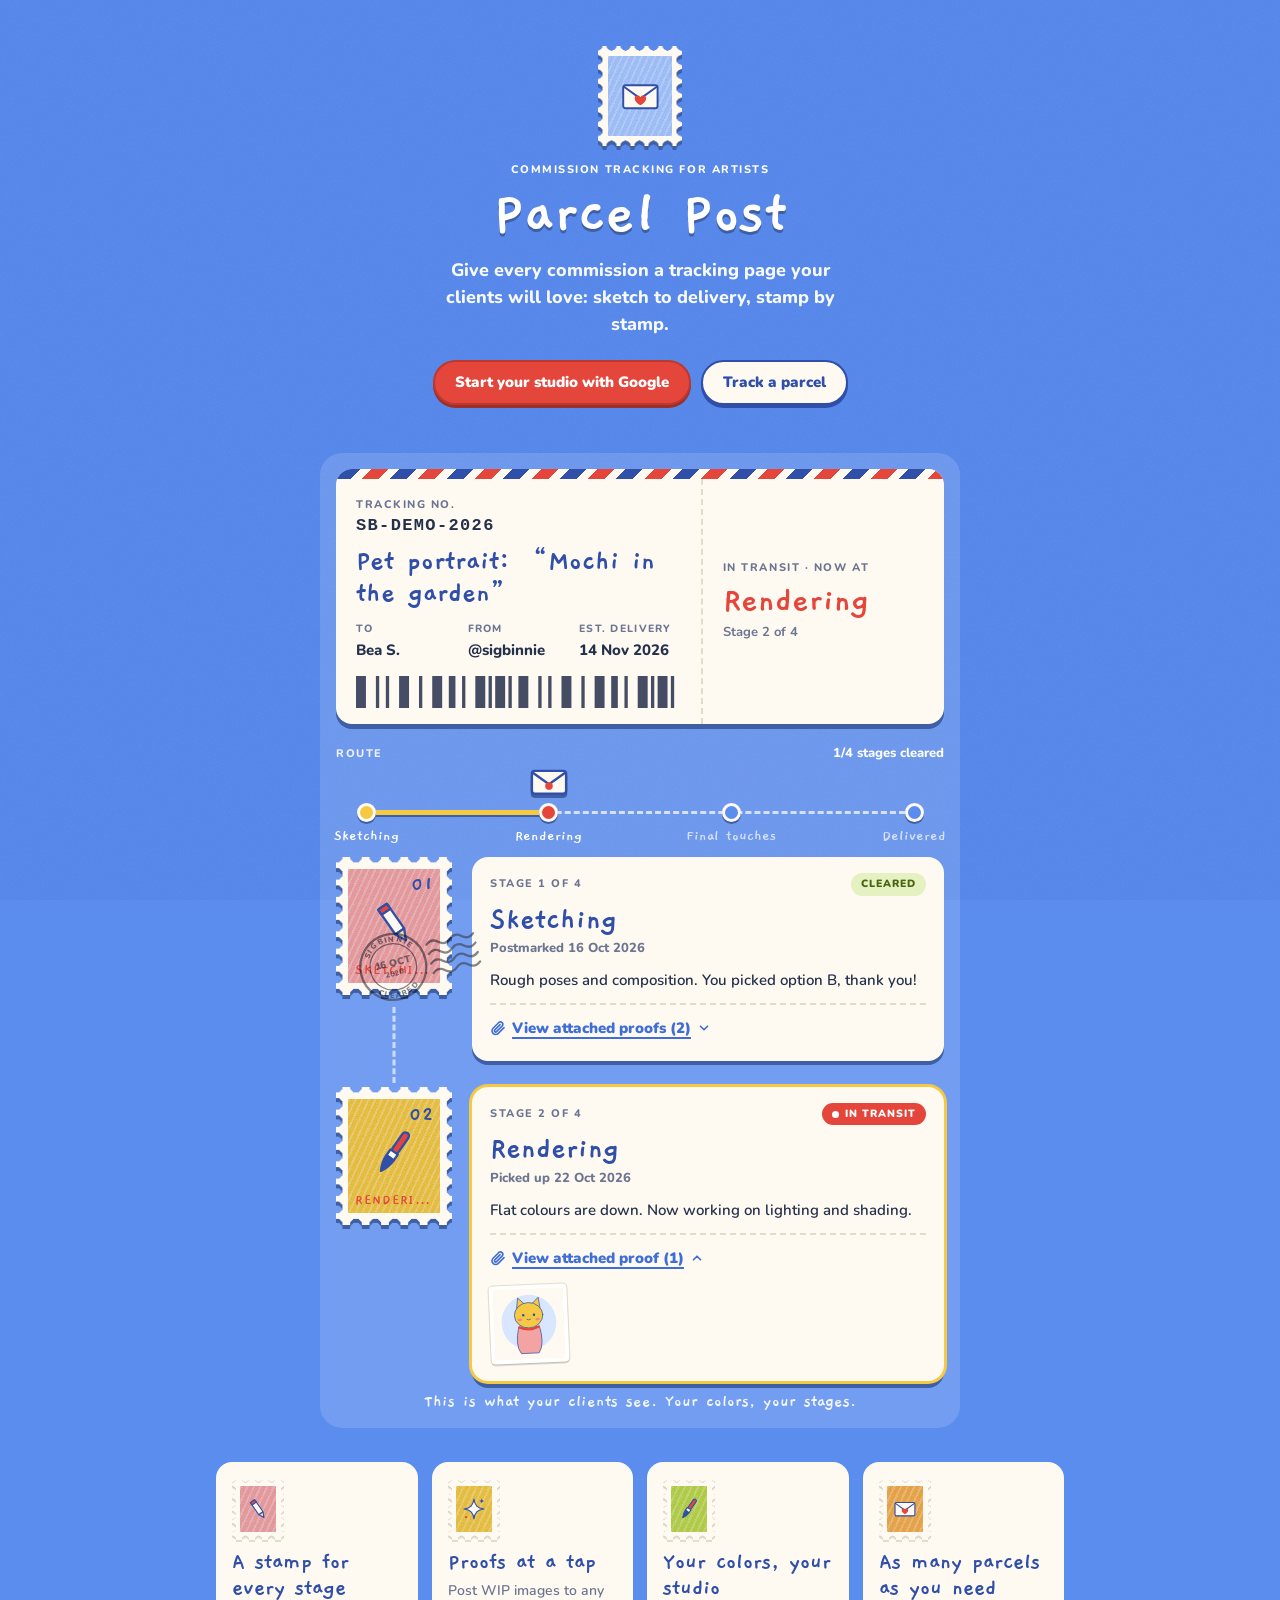
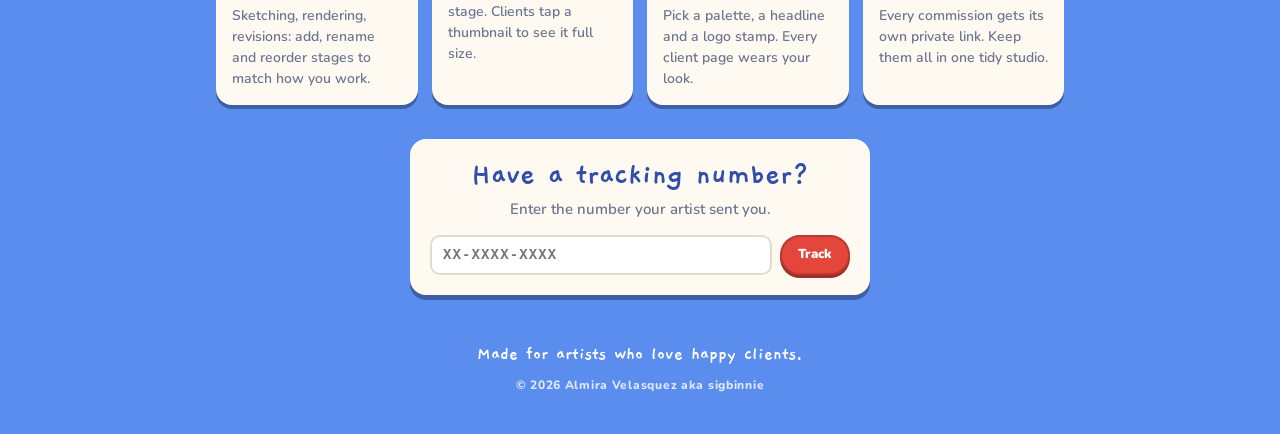
==== index.html @ 5e1dc58b "Parcel Post: commission tracking for artists Co-Authored-By: Claude Opus 5.5 <noreply@anthropic.com>" ====
<!doctype html>
<html lang="en">
<head>
<meta charset="utf-8">
<meta name="viewport" content="width=device-width, initial-scale=1">
<title>Parcel Post · Commission tracking for artists</title>
<meta name="description" content="Give every art commission a tracking page your clients will love. Sketch to delivery, stamp by stamp.">
<meta name="theme-color" content="#5b8def">
<link rel="icon" href="/assets/favicon.svg" type="image/svg+xml">
<link rel="preconnect" href="https://fonts.googleapis.com">
<link rel="preconnect" href="https://fonts.gstatic.com" crossorigin>
<link href="https://fonts.googleapis.com/css2?family=Gaegu:wght@400;700&family=Nunito:wght@600;700;800;900&display=swap" rel="stylesheet">
<link rel="stylesheet" href="/assets/style.css">
</head>
<body>
<svg width="0" height="0" style="position:absolute" aria-hidden="true" focusable="false">
  <defs>
    <path id="pm-top" d="M16 50 A34 34 0 0 1 84 50"/>
    <path id="pm-bot" d="M9 50 A41 41 0 0 0 91 50"/>
  </defs>
</svg>

<div class="wrap">
  <header class="hero">
    <div class="stamp logo"><div class="art"><span class="motif" id="logoMotif"></span></div></div>
    <p class="eyebrow">Commission tracking for artists</p>
    <h1>Parcel Post</h1>
    <p class="tag">Give every commission a tracking page your clients will love: sketch to delivery, stamp by stamp.</p>
    <div class="cta">
      <a class="btn primary" href="/studio">Start your studio with Google</a>
      <a class="btn" href="#track">Track a parcel</a>
    </div>
  </header>

  <main>
    <div class="demo-frame" aria-label="Example tracking page">
      <section class="ticket" id="demoTicket"></section>
      <section class="route" id="demoRoute"></section>
      <section class="stages" id="demoStages"></section>
      <p class="demo-cap">This is what your clients see. Your colors, your stages.</p>
    </div>

    <section class="features" aria-label="Features">
      <div class="feature"><div class="stamp" style="--c:var(--pink)"><div class="art"><span class="motif" data-icon="pencil"></span></div></div>
        <h3>A stamp for every stage</h3><p>Sketching, rendering, revisions: add, rename and reorder stages to match how you work.</p></div>
      <div class="feature"><div class="stamp" style="--c:#f6c944"><div class="art"><span class="motif" data-icon="sparkle"></span></div></div>
        <h3>Proofs at a tap</h3><p>Post WIP images to any stage. Clients tap a thumbnail to see it full size.</p></div>
      <div class="feature"><div class="stamp" style="--c:#bcd84a"><div class="art"><span class="motif" data-icon="brush"></span></div></div>
        <h3>Your colors, your studio</h3><p>Pick a palette, a headline and a logo stamp. Every client page wears your look.</p></div>
      <div class="feature"><div class="stamp" style="--c:#f6ad4b"><div class="art"><span class="motif" data-icon="envelope"></span></div></div>
        <h3>As many parcels as you need</h3><p>Every commission gets its own private link. Keep them all in one tidy studio.</p></div>
    </section>

    <section class="paper center section-gap" id="track">
      <h2>Have a tracking number?</h2>
      <p class="lede">Enter the number your artist sent you.</p>
      <form class="lookup-form" id="lookupForm">
        <input id="lookupInput" placeholder="XX-XXXX-XXXX" autocomplete="off" autocapitalize="characters" spellcheck="false" aria-label="Tracking number" required>
        <button class="btn primary">Track</button>
      </form>
      <p class="lookup-note" id="lookupNote" hidden></p>
    </section>
  </main>

  <footer class="foot">
    <p class="thanks">Made for artists who love happy clients.</p>
    <p class="copy">© 2026 Almira Velasquez aka sigbinnie</p>
  </footer>
</div>

<script type="module" src="/assets/landing.js"></script>
</body>
</html>
---- assets/style.css ----
:root{
  --blue:#5b8def; --blue-2:#3f6fd6; --navy:#2f4fa8; --ink:#25304d; --muted:#6c7591;
  --paper:#fffaf1; --paper-2:#f4ecdc; --line:#e4dccb;
  --red:#e5463b; --pink:#f4a3a3; --yellow:#f6c944; --green:#bcd84a; --orange:#f6ad4b; --sky:#a9c8ff; --cream:#fde8c4;
  --shadow:#3e5fa3; --on-bg:#ffffff; --on-accent:#ffffff;
  --noise:url("data:image/svg+xml,%3Csvg xmlns='http://www.w3.org/2000/svg' width='180' height='180'%3E%3Cfilter id='n'%3E%3CfeTurbulence type='fractalNoise' baseFrequency='.85' numOctaves='3' stitchTiles='stitch'/%3E%3CfeColorMatrix values='0 0 0 0 .1 0 0 0 0 .15 0 0 0 0 .35 0 0 0 .55 0'/%3E%3C/filter%3E%3Crect width='100%25' height='100%25' filter='url(%23n)'/%3E%3C/svg%3E");
  --hatch:repeating-linear-gradient(115deg,rgba(255,255,255,.24) 0 2px,rgba(255,255,255,0) 2px 6px);
}
*{box-sizing:border-box}
[hidden]{display:none!important}
html{-webkit-text-size-adjust:100%}
body{margin:0;min-height:100vh;background:var(--blue);color:var(--ink);font:600 15px/1.5 'Nunito',system-ui,-apple-system,sans-serif;overflow-x:hidden}
body::before{content:"";position:fixed;inset:0;background-image:var(--noise);opacity:.22;mix-blend-mode:multiply;pointer-events:none;z-index:0}
.wrap{position:relative;z-index:1;max-width:880px;margin:0 auto;padding:28px 16px 40px}
button{font-family:inherit}
code{font:700 13px ui-monospace,SFMono-Regular,Menlo,monospace;background:var(--paper-2);padding:1px 6px;border-radius:6px}
.eyebrow{font-size:11px;font-weight:800;letter-spacing:.14em;text-transform:uppercase;margin:0}

/* ---------- header & footer ---------- */
.top{display:flex;align-items:center;justify-content:space-between;gap:16px;flex-wrap:wrap;margin-bottom:24px}
.brand{display:flex;align-items:center;gap:14px;color:inherit;text-decoration:none}
.top .eyebrow{color:var(--on-bg);opacity:.9}
h1{font:700 46px/1 'Gaegu',cursive;margin:2px 0 0;color:var(--on-bg);text-shadow:0 3px 0 var(--shadow)}
.foot{text-align:center;margin:48px 0 0;color:var(--on-bg)}
.foot .thanks{font:700 19px/1.3 'Gaegu',cursive;margin:0}
.foot .copy{font-size:12px;font-weight:800;letter-spacing:.06em;margin:8px 0 0;opacity:.8}
.foot .copy a{color:inherit}

/* ---------- stamps ---------- */
.stamp{--r:6px;position:relative;width:var(--sw,116px);height:var(--sh,138px);padding:calc(2*var(--r));
  background:
    radial-gradient(var(--r),#0000 97%,var(--paper)) round calc(-1.5*var(--r)) calc(-1.5*var(--r))/calc(3*var(--r)) calc(3*var(--r)),
    linear-gradient(var(--paper) 0 0) no-repeat 50%/calc(100% - 3*var(--r)) calc(100% - 3*var(--r));
  filter:drop-shadow(0 4px 0 var(--shadow));flex:none}
.art{position:relative;height:100%;background-color:var(--c,var(--pink));background-image:var(--hatch);overflow:hidden;display:grid;place-items:center;border-radius:1px}
.art::after{content:"";position:absolute;inset:0;background:var(--noise);opacity:.38;mix-blend-mode:multiply;pointer-events:none}
.motif{width:58%;display:block;margin-top:-6px;position:relative;z-index:1}
.motif svg{width:100%;height:auto;display:block}
.denom{position:absolute;top:4px;right:7px;font:700 22px/1 'Gaegu',cursive;color:var(--navy);z-index:1}
.stamp-label{position:absolute;left:7px;right:7px;bottom:5px;font:700 15px/1 'Gaegu',cursive;color:var(--red);letter-spacing:.06em;text-transform:uppercase;white-space:nowrap;overflow:hidden;text-overflow:ellipsis;z-index:1}
.logo{--sw:56px;--sh:66px;--r:4px;--c:var(--sky)}
.logo .motif{width:70%;margin:0}
.postmark{position:absolute;left:calc(var(--sw)*.16);top:calc(var(--sh)*.48);width:calc(var(--sw)*1.1);height:auto;color:rgba(60,64,80,.62);transform:rotate(-14deg);pointer-events:none;z-index:2;mix-blend-mode:multiply}

/* ---------- paper cards ---------- */
.paper{background:var(--paper);border-radius:16px;box-shadow:0 5px 0 var(--shadow);padding:20px}
.center{text-align:center;max-width:460px;margin:24px auto 0}
.paper h2{font:700 32px/1.05 'Gaegu',cursive;margin:0 0 6px;color:var(--navy)}
.paper p{margin:0}
.paper .lede{color:var(--muted);margin-bottom:14px}
.banner{background:var(--yellow);color:var(--ink);border-radius:12px;padding:10px 14px;font-weight:800;font-size:13px;margin-bottom:18px;box-shadow:0 3px 0 var(--shadow)}
.empty{background:var(--paper);border-radius:16px;padding:22px;text-align:center;color:var(--muted);box-shadow:0 4px 0 var(--shadow)}
.loading-mail{width:54px;margin:4px auto 10px;animation:bob2 1.6s ease-in-out infinite}
.loading-mail svg{display:block;width:100%;height:auto}

/* lookup */
.lookup-form{display:flex;gap:8px;margin-top:4px}
.lookup-form input{flex:1;text-transform:uppercase;letter-spacing:.08em;font-family:ui-monospace,SFMono-Regular,Menlo,monospace}
.lookup-note{margin-top:10px!important;color:var(--red);font-size:13px;font-weight:800}

/* ---------- parcel label ---------- */
.ticket{background:var(--paper);border-radius:16px;box-shadow:0 5px 0 var(--shadow);overflow:hidden}
.airmail{height:10px;background:repeating-linear-gradient(-45deg,var(--red) 0 12px,var(--paper) 12px 20px,var(--navy) 20px 32px,var(--paper) 32px 40px)}
.ticket-body{display:grid;grid-template-columns:1.5fr 1fr}
.ticket-main{padding:18px 20px 16px;min-width:0}
.ticket .eyebrow{color:var(--muted)}
.tracking{font:800 17px/1.2 ui-monospace,SFMono-Regular,Menlo,monospace;letter-spacing:.08em;margin:3px 0 10px;overflow-wrap:anywhere}
.ticket h2{font:700 30px/1.05 'Gaegu',cursive;margin:0 0 12px;color:var(--navy);overflow-wrap:anywhere}
.meta{display:grid;grid-template-columns:repeat(3,minmax(0,1fr));gap:10px;margin:0}
.meta dt{font-size:10.5px;font-weight:800;letter-spacing:.12em;text-transform:uppercase;color:var(--muted)}
.meta dd{margin:2px 0 0;font-weight:800;overflow-wrap:anywhere}
.barcode{display:block;width:100%;height:32px;fill:var(--ink);margin-top:14px;opacity:.85}
.ticket-status{border-left:2px dashed var(--line);padding:18px 20px;display:flex;flex-direction:column;justify-content:center;min-width:0}
.status-text{font:700 36px/1 'Gaegu',cursive;margin:6px 0 4px;color:var(--red);overflow-wrap:anywhere}
.status-delivered .status-text{color:#4f8a1e}
.status-created .status-text{color:var(--muted)}
.sub{margin:0;font-size:13px;color:var(--muted);font-weight:700}

/* ---------- route ---------- */
.route{margin:26px 0 30px;color:var(--on-bg)}
.route-head{display:flex;justify-content:space-between;align-items:baseline;gap:10px;font-weight:800;font-size:13px}
.route-head .eyebrow{opacity:.88}
.track{position:relative;height:84px;margin:4px 30px 0}
.track .line{position:absolute;left:0;right:0;top:44px;border-top:3px dashed color-mix(in srgb,var(--on-bg) 70%,transparent)}
.track .fill{position:absolute;left:0;top:43px;height:5px;border-radius:5px;background:var(--yellow);box-shadow:0 2px 0 var(--shadow);transition:width .5s}
.stop{position:absolute;top:36px;width:0;display:flex;flex-direction:column;align-items:center}
.stop .dot{width:19px;height:19px;flex:none;border-radius:50%;background:var(--blue);border:3px solid var(--paper);box-shadow:0 2px 0 var(--shadow)}
.stop.st-done .dot{background:var(--yellow);border-color:var(--paper)}
.stop.st-current .dot{background:var(--red);animation:pulse 1.6s infinite}
.stop-label{margin-top:6px;font:700 16px/1.05 'Gaegu',cursive;white-space:nowrap;text-align:center}
.stop.st-pending .stop-label{opacity:.7}
.mail{position:absolute;top:2px;width:38px;transform:translateX(-50%);transition:left .5s;animation:bob 2s ease-in-out infinite;filter:drop-shadow(0 3px 0 var(--shadow))}
.mail svg{display:block;width:100%;height:auto}

/* ---------- stage list ---------- */
.stages{display:flex;flex-direction:column;gap:26px}
.stage{--sw:116px;--sh:138px;display:grid;grid-template-columns:var(--sw) minmax(0,1fr);gap:20px;align-items:start}
.stamp-col{position:relative;align-self:stretch}
.stage:not(:last-child) .stamp-col::after{content:"";position:absolute;left:50%;top:calc(var(--sh) + 12px);bottom:-22px;border-left:3px dashed color-mix(in srgb,var(--on-bg) 65%,transparent);transform:translateX(-50%)}
.s-pending .stamp{filter:grayscale(.9) drop-shadow(0 4px 0 var(--shadow));opacity:.72}
.s-current .stamp{animation:wobble 3s ease-in-out infinite}
.card{position:relative;background:var(--paper);border-radius:16px;padding:16px 18px 18px;box-shadow:0 4px 0 var(--shadow);min-width:0}
.s-current .card{box-shadow:0 0 0 3px var(--yellow),0 7px 0 var(--shadow)}
.card-top{display:flex;justify-content:space-between;align-items:center;gap:8px;flex-wrap:wrap}
.card .eyebrow{color:var(--muted)}
.pill{font:900 10.5px/1 'Nunito';letter-spacing:.1em;text-transform:uppercase;padding:6px 10px;border-radius:999px;display:inline-flex;align-items:center;gap:6px}
.pill-done{background:#e6f1c2;color:#4a6610}
.pill-current{background:var(--red);color:var(--on-accent)}
.pill-current::before{content:"";width:7px;height:7px;border-radius:50%;background:currentColor;animation:blink 1.2s infinite}
.pill-pending{background:var(--paper-2);color:var(--muted)}
.card h3{font:700 32px/1.05 'Gaegu',cursive;margin:8px 0 2px;color:var(--navy);overflow-wrap:anywhere}
.when{margin:0;font-size:13px;font-weight:800;color:var(--muted)}
.note{margin:10px 0 0;overflow-wrap:anywhere;white-space:pre-line}
.proofs{margin-top:12px;padding-top:12px;border-top:2px dashed var(--line)}
.proof-link{all:unset;cursor:pointer;display:inline-flex;align-items:center;gap:6px;font-weight:900;color:var(--blue-2);text-decoration:underline;text-decoration-thickness:2px;text-underline-offset:4px}
.proof-link:focus-visible{outline:3px solid var(--yellow);outline-offset:3px;border-radius:4px}
.proof-link .chev{transition:transform .2s}
.proof-link[aria-expanded="true"] .chev{transform:rotate(180deg)}
.thumbs{display:flex;flex-wrap:wrap;gap:14px;margin-top:12px;animation:drop .25s ease-out}
.thumb{position:relative;width:78px;height:78px;padding:4px;background:#fff;border:0;border-radius:4px;box-shadow:0 2px 0 rgba(0,0,0,.12),0 0 0 1px var(--line);cursor:zoom-in;transform:rotate(-2.5deg);transition:transform .15s}
.thumbs > :nth-child(even) .thumb, .thumbs > .thumb:nth-child(even){transform:rotate(2deg)}
.thumbs .thumb:hover,.thumbs .thumb:focus-visible{transform:rotate(0) scale(1.07);outline:none}
.thumb img{width:100%;height:100%;object-fit:cover;display:block;border-radius:2px;background:var(--paper-2)}
.thumb.broken img{visibility:hidden}
.thumb.broken::after{content:"link broken";position:absolute;inset:4px;display:grid;place-items:center;font-size:11px;color:var(--muted);text-align:center}
.no-proofs{margin:0;font-size:13px;color:var(--muted);font-style:italic}

/* ---------- forms & buttons ---------- */
.field{display:flex;flex-direction:column;gap:4px;min-width:0;margin:0}
.field > span,.field-label{font-size:10.5px;font-weight:900;letter-spacing:.12em;text-transform:uppercase;color:var(--muted);margin:0}
input,select,textarea{font:700 14px/1.3 'Nunito',sans-serif;color:#25304d;background:#fff;border:2px solid var(--line);border-radius:10px;padding:9px 11px;width:100%;min-width:0}
input:focus,select:focus,textarea:focus{outline:none;border-color:var(--blue)}
input[readonly]{background:var(--paper-2)}
textarea{resize:vertical}
.btn{display:inline-flex;align-items:center;justify-content:center;gap:6px;font:900 13px/1 'Nunito';padding:11px 16px;border-radius:999px;border:2px solid var(--navy);background:var(--paper);color:var(--navy);box-shadow:0 3px 0 var(--navy);cursor:pointer;white-space:nowrap;text-decoration:none}
.btn:active{transform:translateY(2px);box-shadow:0 1px 0 var(--navy)}
.btn:disabled{opacity:.5;cursor:default}
.btn.primary{background:var(--red);border-color:color-mix(in srgb,var(--red),#000 18%);color:var(--on-accent);box-shadow:0 3px 0 color-mix(in srgb,var(--red),#000 32%)}
.btn.small{padding:8px 12px;font-size:12px;box-shadow:0 2px 0 var(--navy)}
.btn.ghost{border-color:var(--line);color:var(--muted);box-shadow:none;background:#fff}
.btn.armed{background:var(--red);border-color:var(--red);color:#fff}
.btn.google{background:#fff;color:var(--ink);border-color:var(--line);box-shadow:0 3px 0 var(--line);padding:12px 18px;font-size:14px}

/* ---------- artist desk ---------- */
.desk-bar{display:flex;justify-content:space-between;align-items:center;gap:10px;flex-wrap:wrap;color:var(--on-bg);font-weight:800;font-size:13px;margin-bottom:14px}
.desk-bar b{overflow-wrap:anywhere}
.desk-card{background:var(--paper);border-radius:16px;box-shadow:0 5px 0 var(--shadow);padding:18px 20px;margin-bottom:26px}
.picker{display:flex;gap:10px;align-items:flex-end;flex-wrap:wrap}
.picker .grow,.linkbox .grow{flex:1 1 240px}
.desk-head{display:flex;align-items:flex-start;gap:12px;flex-wrap:wrap;justify-content:space-between}
.rubber{display:inline-block;font:700 28px/1 'Gaegu',cursive;color:var(--red);border:3px solid var(--red);border-radius:8px;padding:3px 12px 1px;transform:rotate(-3deg);margin:0 0 6px}
.hint{margin:4px 0 0;font-size:13px;color:var(--muted);max-width:52ch}
.save-state{display:inline-block;margin-left:4px;padding:2px 8px;border-radius:999px;font-size:11px;font-weight:900;background:#e6f1c2;color:#4a6610}
.save-state.saving{background:var(--paper-2);color:var(--muted)}
.save-state.error{background:var(--red);color:#fff}
.linkbox{display:flex;gap:8px;align-items:flex-end;flex-wrap:wrap;margin-top:16px}
.grid-fields{display:grid;grid-template-columns:repeat(auto-fit,minmax(170px,1fr));gap:12px;margin-top:16px}
.add-stage{display:flex;flex-wrap:wrap;gap:10px;align-items:flex-end;margin-top:16px;padding-top:16px;border-top:2px dashed var(--line)}
.add-stage .grow{flex:1 1 200px}
.add-stage .field:not(.grow){flex:0 1 200px}
.desk-foot{display:flex;gap:8px;flex-wrap:wrap;margin-top:16px}
.tools{display:flex;gap:6px}
.icon-btn{min-width:34px;height:34px;padding:0 8px;border-radius:10px;border:2px solid var(--line);background:#fff;color:var(--navy);display:inline-grid;place-items:center;cursor:pointer;font:900 12px 'Nunito'}
.icon-btn:disabled{opacity:.35;cursor:default}
.icon-btn.armed{background:var(--red);border-color:var(--red);color:#fff}
.edit-grid{display:grid;grid-template-columns:1fr 1fr;gap:10px;margin-top:12px}
.edit-grid .full{grid-column:1/-1}
.swatches{display:flex;gap:7px;flex-wrap:wrap;padding:5px 2px}
.swatch{width:28px;height:28px;border-radius:50%;border:3px solid #fff;box-shadow:0 0 0 2px var(--line);background:var(--sw);cursor:pointer;padding:0}
.swatch.on{box-shadow:0 0 0 3px var(--navy)}
.dropzone{margin-top:14px;padding:12px;border:2px dashed var(--line);border-radius:12px;background:rgba(255,255,255,.55);transition:.15s}
.dropzone.over{border-color:var(--blue);background:#eaf1ff}
.thumb-wrap{position:relative}
.rm{position:absolute;top:-9px;right:-9px;width:24px;height:24px;border-radius:50%;background:var(--red);color:#fff;border:2px solid #fff;cursor:pointer;display:grid;place-items:center;font:900 15px/1 'Nunito';padding:0;z-index:2}
.add-tile{width:78px;height:78px;border:2px dashed var(--blue);border-radius:6px;background:#fff;color:var(--blue-2);font:900 12px/1.25 'Nunito';cursor:pointer}
.add-tile:disabled{opacity:.5;cursor:progress}
.url-row{display:flex;gap:8px;margin-top:12px}
.url-row input{flex:1}
.drop-hint{font-size:12px;color:var(--muted);margin:8px 0 0}

/* ---------- lightbox & toast ---------- */
.lightbox{position:fixed;inset:0;z-index:50;background:rgba(18,32,82,.88);display:flex;align-items:center;justify-content:center;padding:64px 60px 28px}
.lb-figure{margin:0;display:flex;flex-direction:column;align-items:center;max-width:100%;animation:pop .22s ease-out}
.lb-figure img{max-width:min(100%,900px);max-height:76vh;background:#fff;padding:10px;border-radius:6px;box-shadow:0 10px 0 rgba(0,0,0,.25);object-fit:contain;display:block}
.lb-figure figcaption{margin-top:14px;color:#fff;font:700 21px/1.2 'Gaegu',cursive;text-align:center}
.lb-btn{position:absolute;width:44px;height:44px;border-radius:50%;border:0;background:var(--paper);color:var(--navy);font:900 24px/1 'Nunito';cursor:pointer;display:grid;place-items:center;box-shadow:0 3px 0 rgba(0,0,0,.25)}
.lb-close{top:14px;right:14px}
.lb-prev{left:10px;top:50%;margin-top:-22px}
.lb-next{right:10px;top:50%;margin-top:-22px}
.toast{position:fixed;left:50%;bottom:22px;transform:translate(-50%,20px);background:var(--navy);color:#fff;font-weight:800;padding:11px 18px;border-radius:999px;box-shadow:0 4px 0 rgba(0,0,0,.2);opacity:0;transition:.25s;z-index:60;pointer-events:none;max-width:calc(100% - 32px);text-align:center}
.toast.show{opacity:1;transform:translate(-50%,0)}


/* ---------- landing ---------- */
.hero{text-align:center;color:var(--on-bg);padding:18px 0 8px}
.hero .logo{--sw:84px;--sh:100px;--r:5px;margin:0 auto 16px}
.hero h1{font-size:64px}
.hero .tag{font-size:18px;font-weight:800;max-width:36ch;margin:12px auto 0;opacity:.95}
.cta{display:flex;gap:10px;justify-content:center;flex-wrap:wrap;margin:22px 0 6px}
.cta .btn{font-size:15px;padding:13px 20px}
.demo-frame{margin:34px auto 0;max-width:640px;background:color-mix(in srgb,var(--on-bg) 14%,transparent);border-radius:22px;padding:16px}
.demo-frame .route{margin:20px 0 6px}
.demo-cap{color:var(--on-bg);text-align:center;font:700 18px/1.2 'Gaegu',cursive;margin:10px 0 0;opacity:.9}
.features{display:grid;grid-template-columns:repeat(auto-fit,minmax(190px,1fr));gap:14px;margin:34px 0 0}
.feature{background:var(--paper);border-radius:16px;padding:16px;box-shadow:0 4px 0 var(--shadow)}
.feature .stamp{--sw:52px;--sh:62px;--r:4px;margin-bottom:10px}
.feature .stamp .motif{width:72%;margin:0}
.feature h3{font:700 24px/1.05 'Gaegu',cursive;margin:0 0 4px;color:var(--navy)}
.feature p{margin:0;font-size:14px;color:var(--muted)}
.section-gap{margin-top:34px}

/* ---------- studio: list ---------- */
.bar-actions{display:flex;gap:6px;flex-wrap:wrap}
.bar-actions .btn[aria-current="page"]{background:var(--navy);border-color:var(--navy);color:#fff}
.studio-name{font:700 22px/1 'Gaegu',cursive}
.list-head{display:flex;justify-content:space-between;align-items:flex-end;gap:12px;flex-wrap:wrap;color:var(--on-bg)}
.list-title{font:700 36px/1 'Gaegu',cursive;margin:0;text-shadow:0 3px 0 var(--shadow)}
.list-head .hint{color:var(--on-bg);opacity:.9;margin-top:6px}
.list-tools{display:flex;gap:10px;flex-wrap:wrap;align-items:center;margin:16px 0 18px}
.list-tools input{flex:1 1 220px;border-color:transparent;box-shadow:0 3px 0 var(--shadow)}
.chips{display:flex;gap:6px;flex-wrap:wrap}
.chip{border:0;border-radius:999px;padding:8px 13px;font:900 12px/1 'Nunito';cursor:pointer;background:color-mix(in srgb,var(--on-bg) 18%,transparent);color:var(--on-bg)}
.chip[aria-pressed="true"]{background:var(--paper);color:var(--navy);box-shadow:0 3px 0 var(--shadow)}
.parcel-grid{display:grid;grid-template-columns:repeat(auto-fill,minmax(250px,1fr));gap:16px}
.parcel-tile{all:unset;box-sizing:border-box;cursor:pointer;display:flex;gap:14px;align-items:flex-start;background:var(--paper);border-radius:16px;padding:14px;box-shadow:0 4px 0 var(--shadow);transition:transform .15s;min-width:0}
.parcel-tile:hover{transform:translateY(-2px)}
.parcel-tile:focus-visible{outline:3px solid var(--yellow);outline-offset:2px}
.stamp.mini{--sw:62px;--sh:74px;--r:4px}
.stamp.mini .motif{margin-top:4px}
.stamp.mini .denom{font-size:15px;top:2px;right:5px}
.parcel-tile .stamp,.feature .stamp{filter:drop-shadow(0 0 .7px rgba(0,0,0,.45)) drop-shadow(0 2px 0 var(--line))}
.parcel-tile .stamp.mini.is-pending{filter:grayscale(.85) drop-shadow(0 0 .7px rgba(0,0,0,.45)) drop-shadow(0 2px 0 var(--line));opacity:.8}
.tile-body{display:block;min-width:0;flex:1}
.tile-body .eyebrow{color:var(--muted);font-family:ui-monospace,SFMono-Regular,Menlo,monospace;letter-spacing:.06em}
.tile-code{display:block}
.tile-title{display:block;font:700 24px/1.05 'Gaegu',cursive;margin:3px 0 2px;color:var(--navy);overflow:hidden;text-overflow:ellipsis;white-space:nowrap}
.tile-client{display:block;margin:0;font-size:13px;color:var(--muted);overflow:hidden;text-overflow:ellipsis;white-space:nowrap}
.tile-progress{display:block;height:6px;border-radius:6px;background:var(--paper-2);margin:10px 0 8px;overflow:hidden}
.tile-progress span{display:block;height:100%;background:var(--yellow);border-radius:6px}
.tile-meta{display:flex;justify-content:space-between;align-items:center;gap:6px;margin:0;font-size:12px;font-weight:800;color:var(--muted)}
.tile-meta .pill{max-width:150px;overflow:hidden;text-overflow:ellipsis;white-space:nowrap;display:inline-block}
.back{all:unset;cursor:pointer;color:var(--on-bg);font-weight:900;font-size:14px;display:inline-flex;gap:6px;align-items:center;margin-bottom:14px}
.back:focus-visible{outline:3px solid var(--yellow);border-radius:6px}

/* ---------- studio: customize ---------- */
.sect{font:900 11px/1 'Nunito';letter-spacing:.14em;text-transform:uppercase;color:var(--muted);margin:22px 0 10px;padding-top:16px;border-top:2px dashed var(--line)}
.presets{display:grid;grid-template-columns:repeat(auto-fill,minmax(140px,1fr));gap:8px}
.preset{border:2px solid var(--line);background:#fff;border-radius:12px;padding:9px 10px;cursor:pointer;text-align:left;font:800 13px 'Nunito';color:#25304d}
.preset.on{border-color:var(--navy);box-shadow:0 0 0 2px var(--navy)}
.preset .dots{display:flex;gap:3px;margin-bottom:6px}
.preset .dots i{width:16px;height:16px;border-radius:50%;display:block;box-shadow:inset 0 0 0 1px rgba(0,0,0,.12)}
.colors{display:grid;grid-template-columns:repeat(auto-fill,minmax(130px,1fr));gap:10px;margin-top:12px}
.color-field{display:flex;align-items:center;gap:8px;border:2px solid var(--line);background:#fff;border-radius:12px;padding:6px 10px 6px 6px;font:800 13px 'Nunito';color:#25304d;cursor:pointer}
.color-field input{width:34px;height:34px;padding:0;border:0;border-radius:8px;background:none;cursor:pointer;flex:none}
.icon-pick{display:flex;gap:8px;flex-wrap:wrap}
.icon-pick button{width:46px;height:46px;border-radius:12px;border:2px solid var(--line);background:#fff;cursor:pointer;padding:6px}
.icon-pick button.on{border-color:var(--navy);box-shadow:0 0 0 2px var(--navy)}
.icon-pick svg{width:100%;height:100%;display:block}
.preview-label{color:var(--on-bg);font:900 11px/1 'Nunito';letter-spacing:.14em;text-transform:uppercase;margin:0 0 10px;opacity:.9}
.theme-preview{background:var(--blue);border-radius:22px;padding:18px 14px;box-shadow:inset 0 0 0 2px color-mix(in srgb,var(--on-bg) 25%,transparent);margin-bottom:26px}
.theme-preview .top{margin-bottom:16px}
.theme-preview h1{font-size:34px}
.theme-preview .route{margin:18px 0 20px}
.theme-preview .foot{margin-top:22px}
.onboard .presets{margin-top:6px}
.onboard form{text-align:left;display:grid;gap:12px;margin-top:14px}

@media (max-width:560px){
  .hero h1{font-size:48px}
  .parcel-grid{grid-template-columns:1fr}
}

@keyframes wobble{0%,100%{transform:rotate(-2deg)}50%{transform:rotate(2deg)}}
@keyframes bob{0%,100%{transform:translate(-50%,0)}50%{transform:translate(-50%,-5px)}}
@keyframes bob2{0%,100%{transform:translateY(0)}50%{transform:translateY(-6px)}}
@keyframes pulse{0%{box-shadow:0 0 0 0 color-mix(in srgb,var(--on-bg) 70%,transparent)}100%{box-shadow:0 0 0 12px transparent}}
@keyframes blink{50%{opacity:.25}}
@keyframes drop{from{opacity:0;transform:translateY(-6px)}to{opacity:1;transform:none}}
@keyframes pop{from{opacity:0;transform:scale(.94)}to{opacity:1;transform:none}}

@media (max-width:620px){
  .ticket-body{grid-template-columns:1fr}
  .ticket-status{border-left:0;border-top:2px dashed var(--line)}
  .meta{grid-template-columns:1fr 1fr}
}
@media (max-width:560px){
  h1{font-size:36px}
  .stage{--sw:84px;--sh:100px;gap:14px}
  .stage .stamp{--r:5px}
  .denom{font-size:17px}
  .stamp-label{font-size:12px}
  .card{padding:14px}
  .card h3{font-size:27px}
  .edit-grid{grid-template-columns:1fr}
  .stop-label{display:none}
  .stop.st-current .stop-label{display:block}
  .lightbox{padding:64px 12px 28px}
  .lb-prev,.lb-next{top:auto;bottom:18px;margin-top:0}
  .lookup-form{flex-direction:column}
}
@media (prefers-reduced-motion:reduce){*{animation:none!important;transition:none!important}}
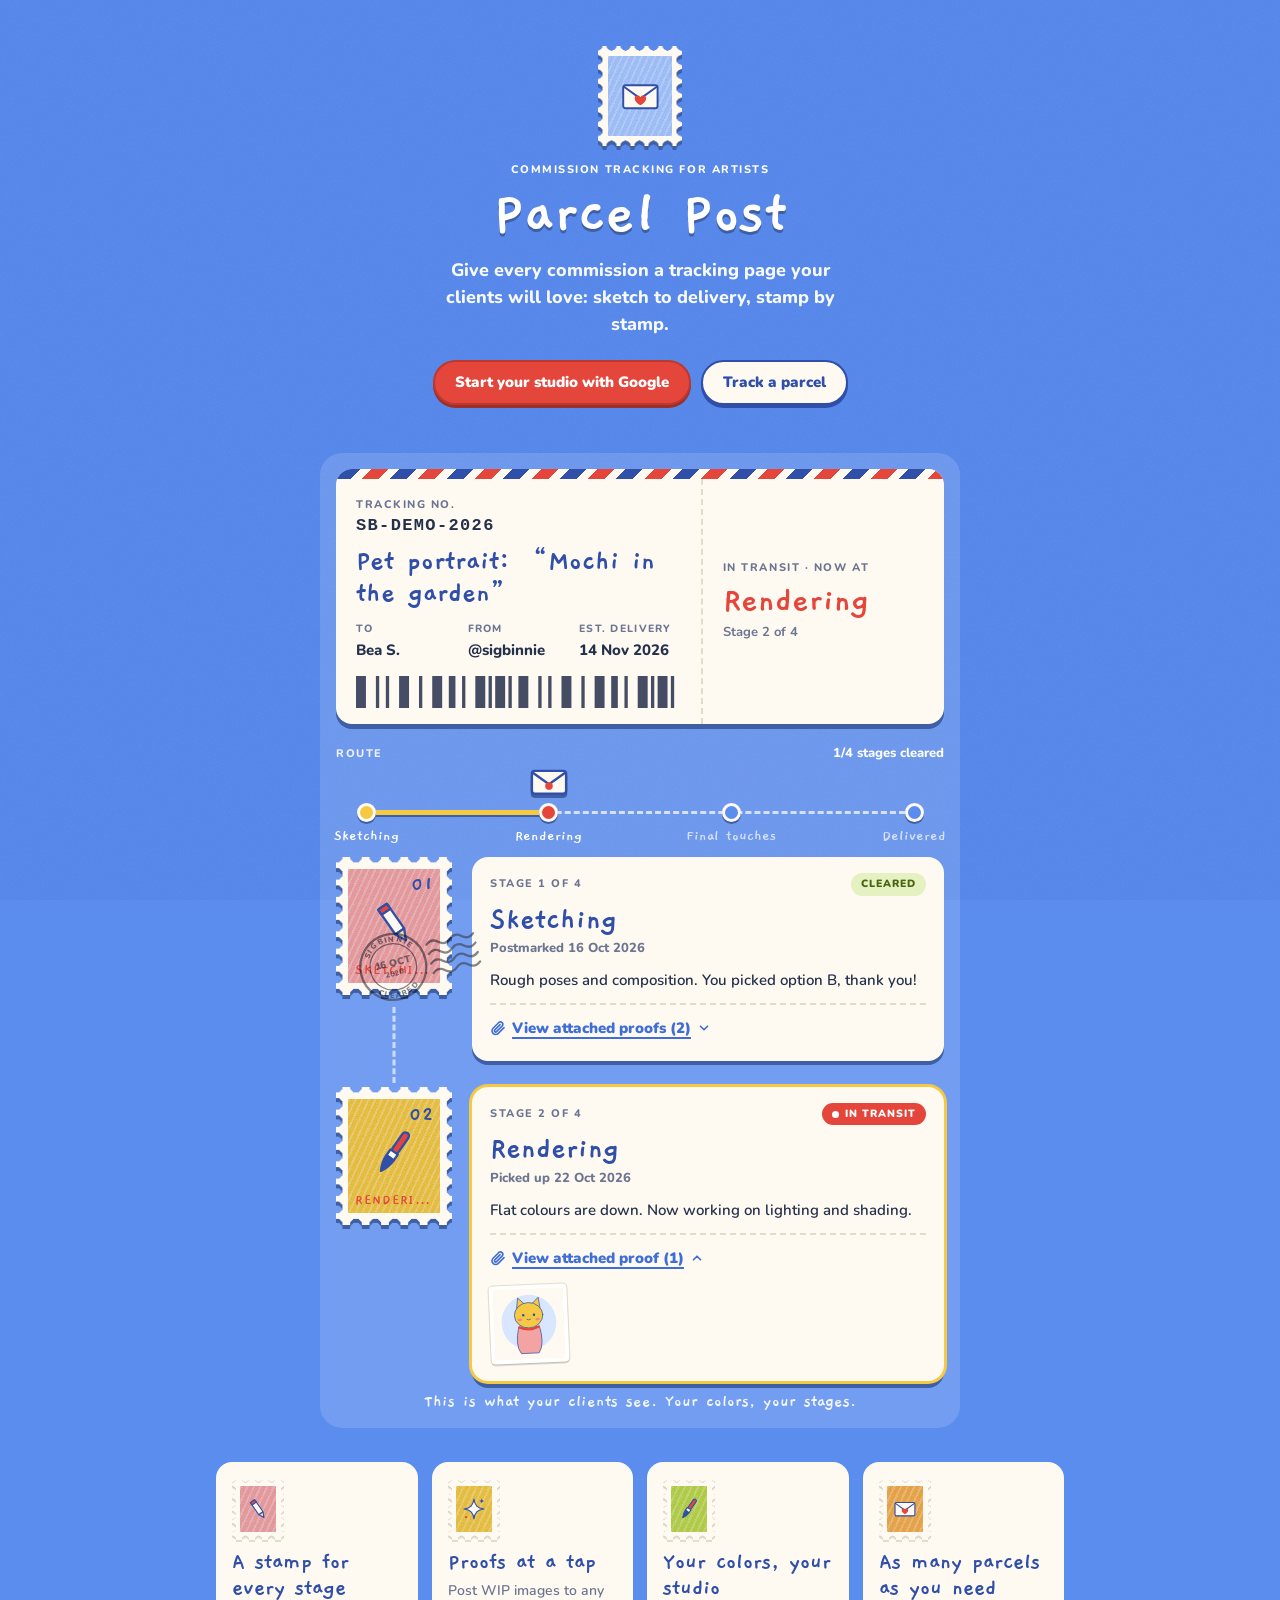
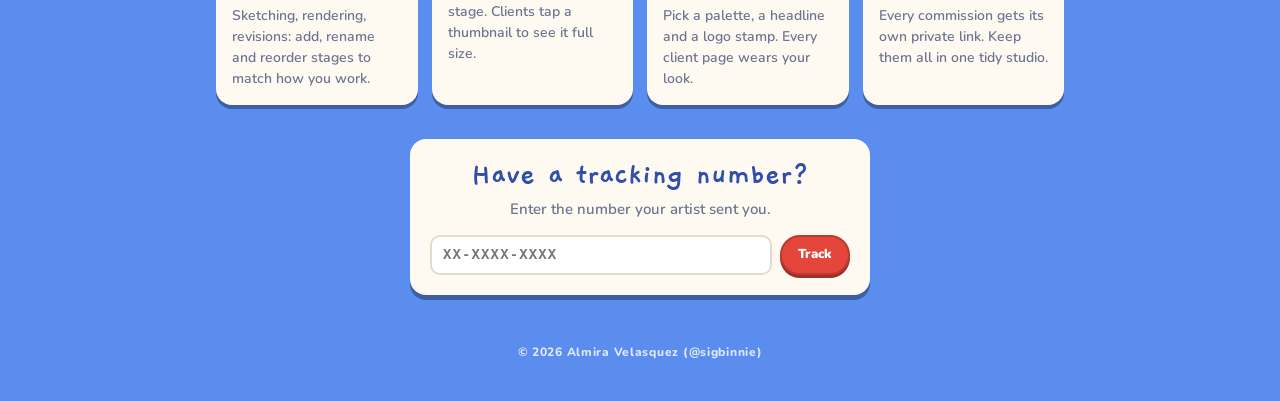
==== commit a2eeaa16: "Update index.html" ====
--- a/index.html
+++ b/index.html
@@ -63,8 +63,7 @@
   </main>
 
   <footer class="foot">
-    <p class="thanks">Made for artists who love happy clients.</p>
-    <p class="copy">© 2026 Almira Velasquez aka sigbinnie</p>
+    <p class="copy">© 2026 Almira Velasquez (@sigbinnie)</p>
   </footer>
 </div>
 
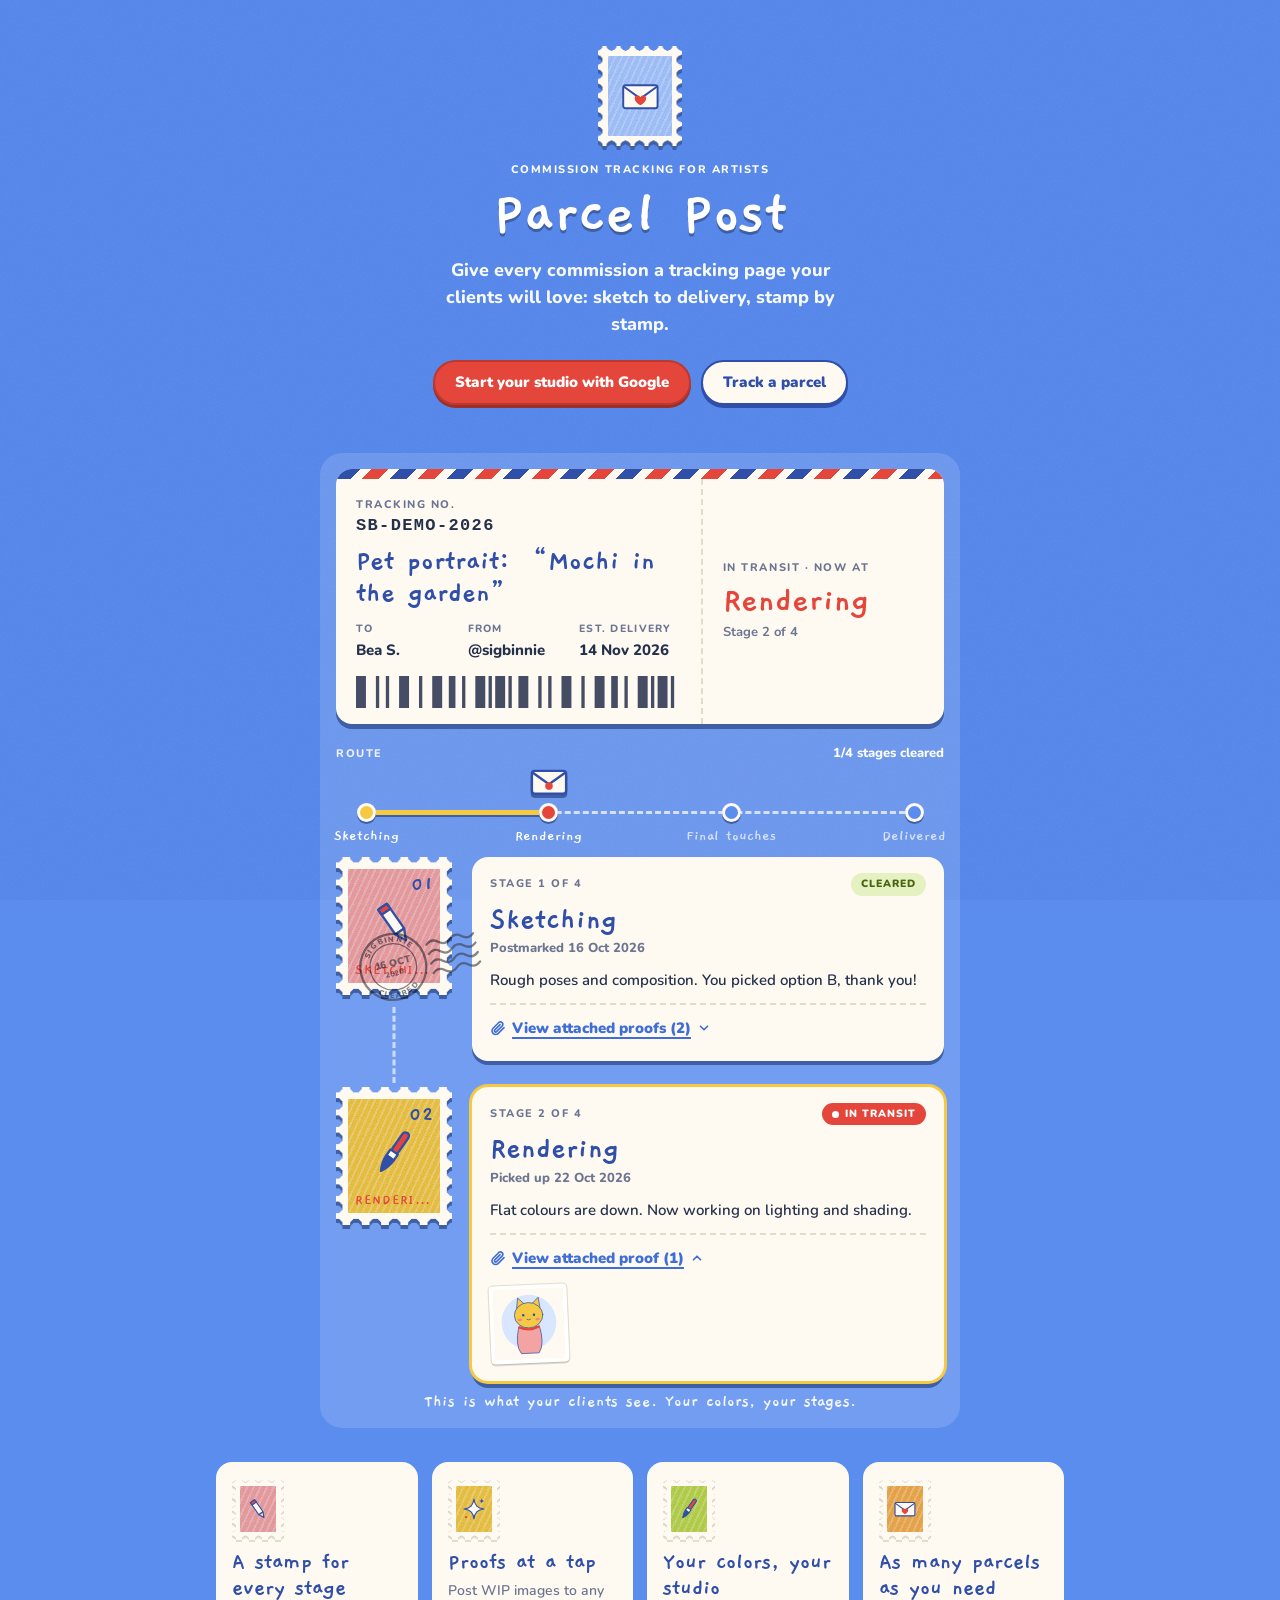
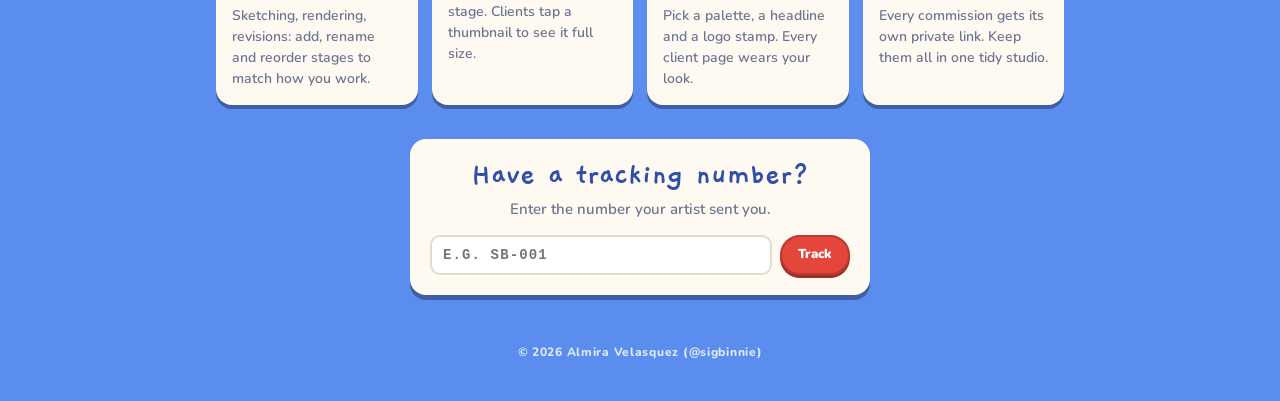
==== commit cd2f2efd: "Let artists choose and change tracking numbers Co-Authored-By: Claude Opus 5.5 <noreply@anthropic.co" ====
--- a/index.html
+++ b/index.html
@@ -55,7 +55,7 @@
       <h2>Have a tracking number?</h2>
       <p class="lede">Enter the number your artist sent you.</p>
       <form class="lookup-form" id="lookupForm">
-        <input id="lookupInput" placeholder="XX-XXXX-XXXX" autocomplete="off" autocapitalize="characters" spellcheck="false" aria-label="Tracking number" required>
+        <input id="lookupInput" placeholder="e.g. SB-001" autocomplete="off" autocapitalize="characters" spellcheck="false" aria-label="Tracking number" required>
         <button class="btn primary">Track</button>
       </form>
       <p class="lookup-note" id="lookupNote" hidden></p>
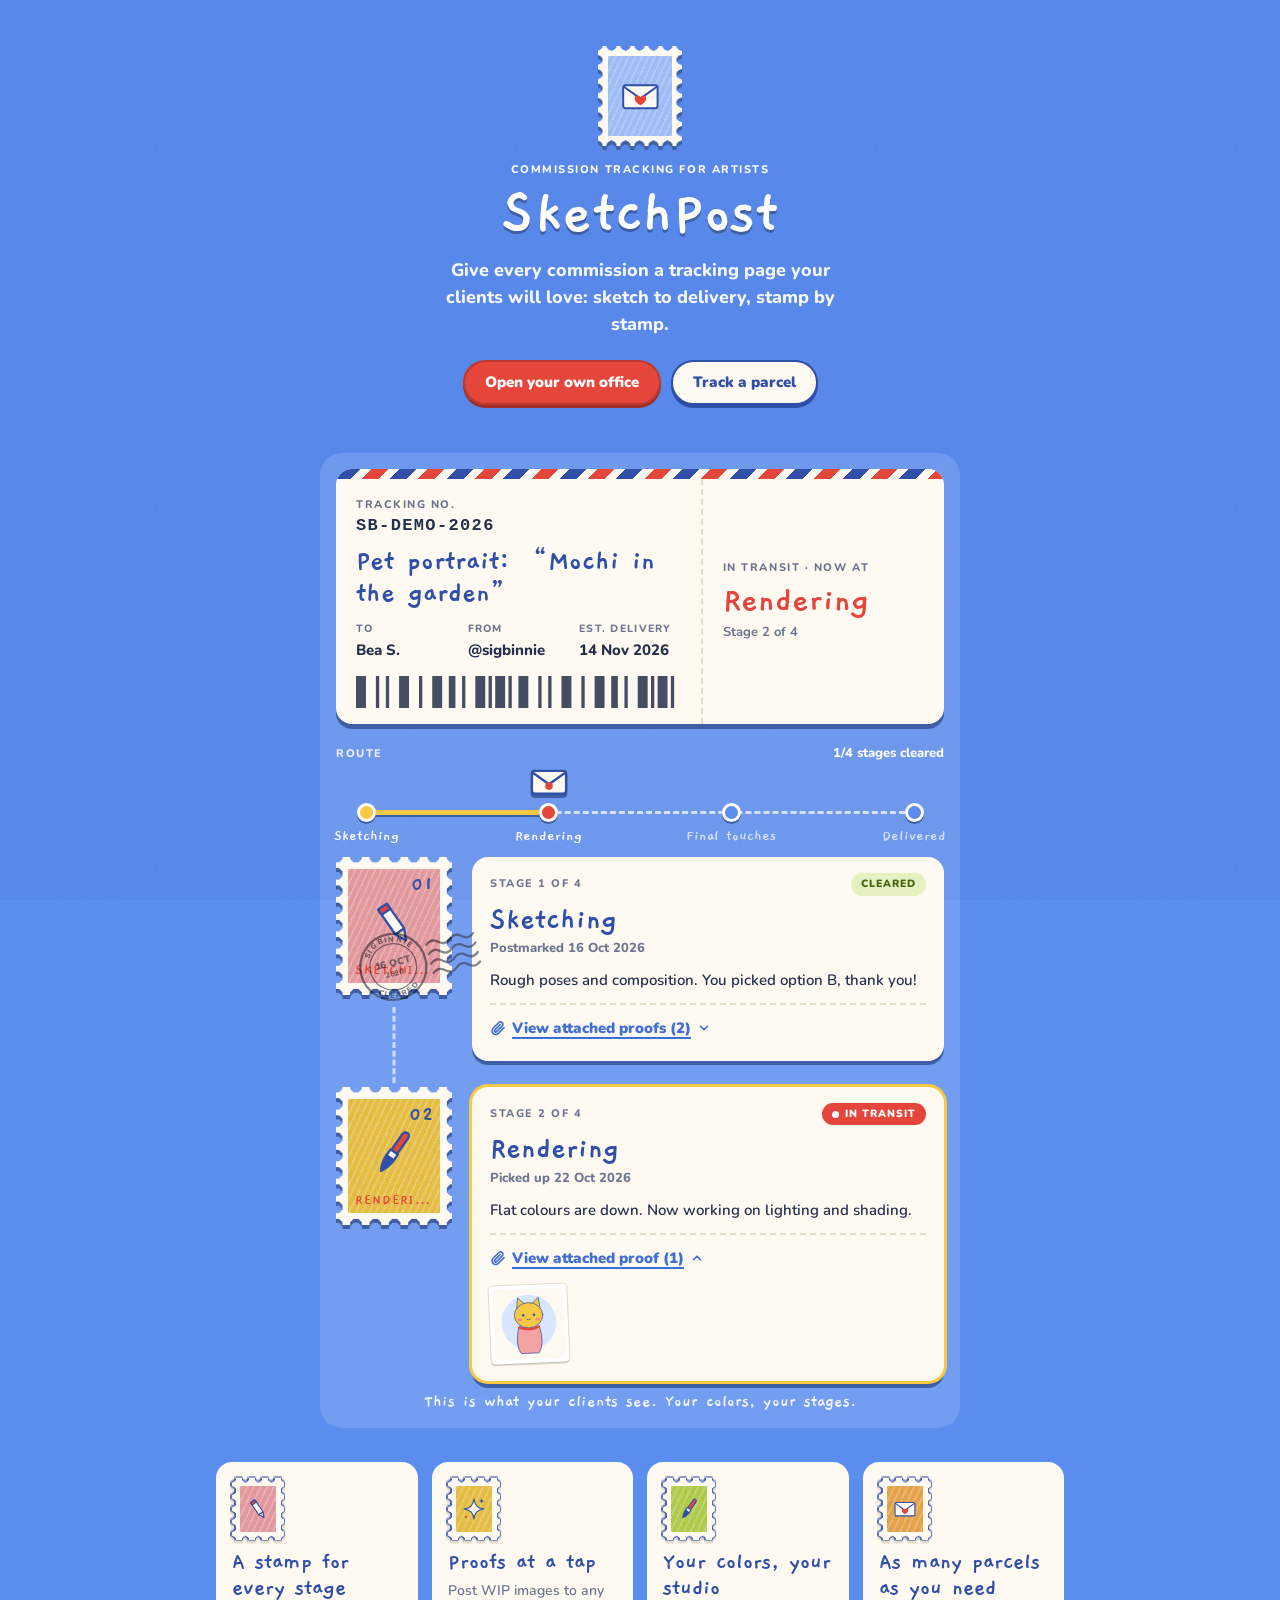
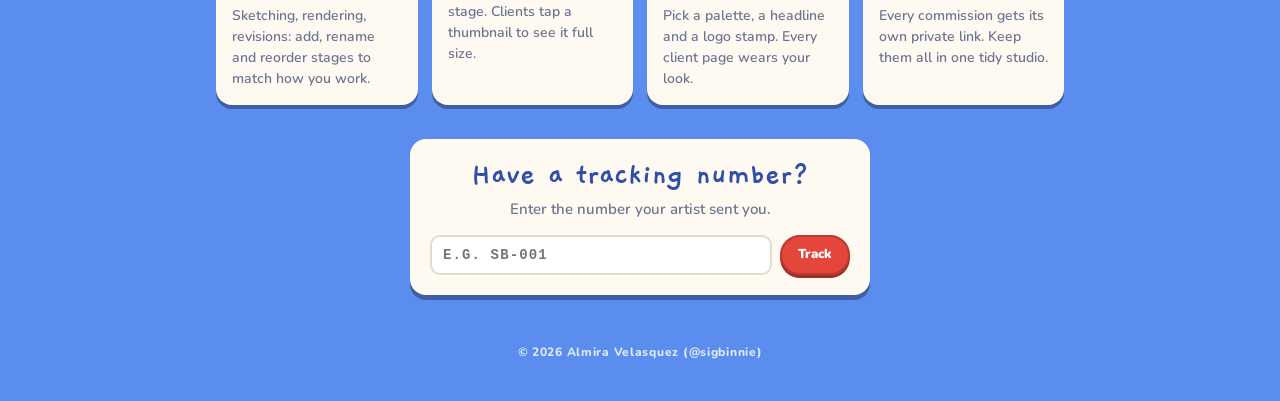
==== commit 49372b1a: "Rename to SketchPost, 'Open your own office' button, outline stamps on cards Co-Authored-By: Claude " ====
--- a/index.html
+++ b/index.html
@@ -3,7 +3,7 @@
 <head>
 <meta charset="utf-8">
 <meta name="viewport" content="width=device-width, initial-scale=1">
-<title>Parcel Post · Commission tracking for artists</title>
+<title>SketchPost · Commission tracking for artists</title>
 <meta name="description" content="Give every art commission a tracking page your clients will love. Sketch to delivery, stamp by stamp.">
 <meta name="theme-color" content="#5b8def">
 <link rel="icon" href="/assets/favicon.svg" type="image/svg+xml">
@@ -24,10 +24,10 @@
   <header class="hero">
     <div class="stamp logo"><div class="art"><span class="motif" id="logoMotif"></span></div></div>
     <p class="eyebrow">Commission tracking for artists</p>
-    <h1>Parcel Post</h1>
+    <h1>SketchPost</h1>
     <p class="tag">Give every commission a tracking page your clients will love: sketch to delivery, stamp by stamp.</p>
     <div class="cta">
-      <a class="btn primary" href="/studio">Start your studio with Google</a>
+      <a class="btn primary" href="/studio">Open your own office</a>
       <a class="btn" href="#track">Track a parcel</a>
     </div>
   </header>
--- a/assets/style.css
+++ b/assets/style.css
@@ -228,8 +228,13 @@
 .stamp.mini{--sw:62px;--sh:74px;--r:4px}
 .stamp.mini .motif{margin-top:4px}
 .stamp.mini .denom{font-size:15px;top:2px;right:5px}
-.parcel-tile .stamp,.feature .stamp{filter:drop-shadow(0 0 .7px rgba(0,0,0,.45)) drop-shadow(0 2px 0 var(--line))}
-.parcel-tile .stamp.mini.is-pending{filter:grayscale(.85) drop-shadow(0 0 .7px rgba(0,0,0,.45)) drop-shadow(0 2px 0 var(--line));opacity:.8}
+/* Stamps that sit on cream cards: a thin ink outline traces the perforated edge so the stamp stands out from the paper. */
+.parcel-tile .stamp,.feature .stamp{
+  --edge:color-mix(in srgb,var(--navy) 55%,transparent);
+  background-color:transparent;
+  filter:drop-shadow(1.5px 0 0 var(--edge)) drop-shadow(-1.5px 0 0 var(--edge)) drop-shadow(0 1.5px 0 var(--edge)) drop-shadow(0 -1.5px 0 var(--edge)) drop-shadow(0 3px 0 var(--line))}
+.parcel-tile .stamp.mini.is-pending{opacity:.75}
+.parcel-tile .stamp.mini.is-pending .art{filter:grayscale(.85)}
 .tile-body{display:block;min-width:0;flex:1}
 .tile-body .eyebrow{color:var(--muted);font-family:ui-monospace,SFMono-Regular,Menlo,monospace;letter-spacing:.06em}
 .tile-code{display:block}
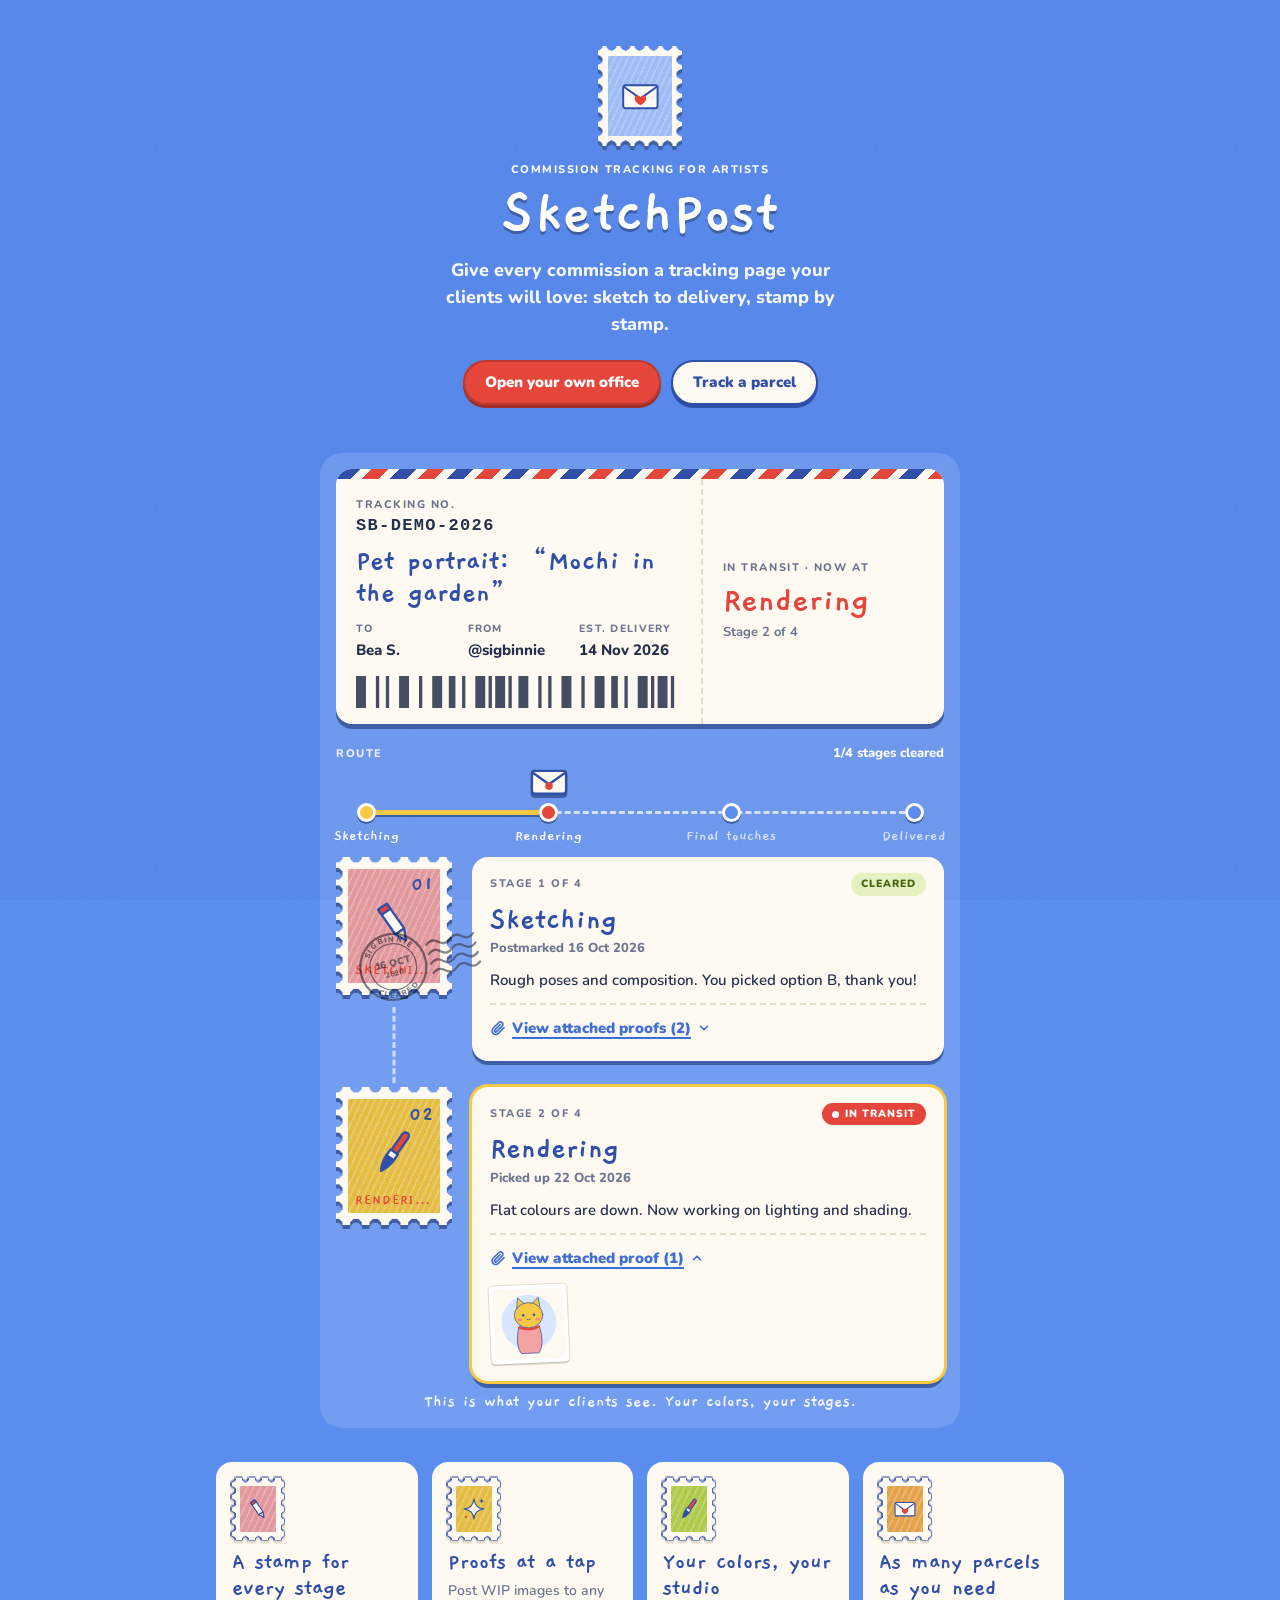
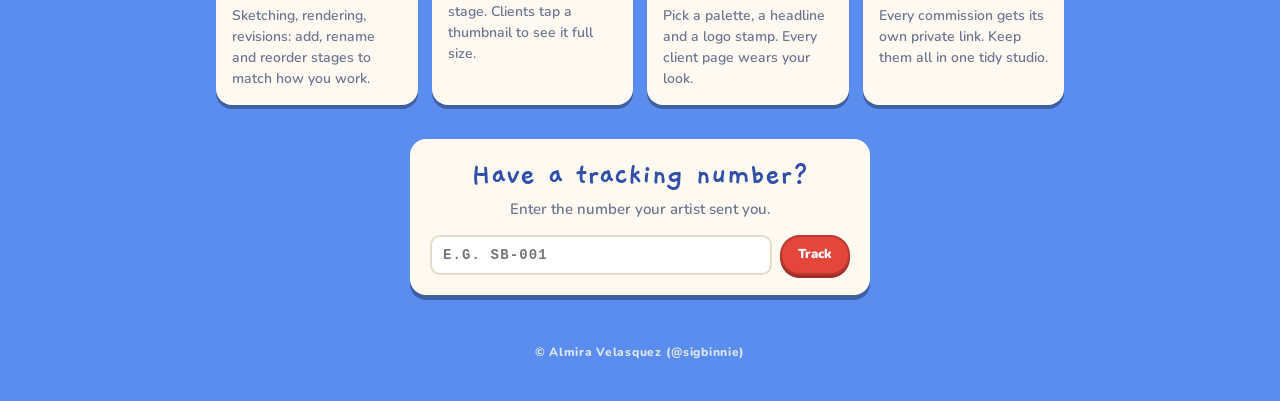
==== commit bbb25ac0: "Landing page: match copyright line Co-Authored-By: Claude Opus 5.5 <noreply@anthropic.com> Claude-Se" ====
--- a/index.html
+++ b/index.html
@@ -63,7 +63,7 @@
   </main>
 
   <footer class="foot">
-    <p class="copy">© 2026 Almira Velasquez (@sigbinnie)</p>
+    <p class="copy">© Almira Velasquez (@sigbinnie)</p>
   </footer>
 </div>
 
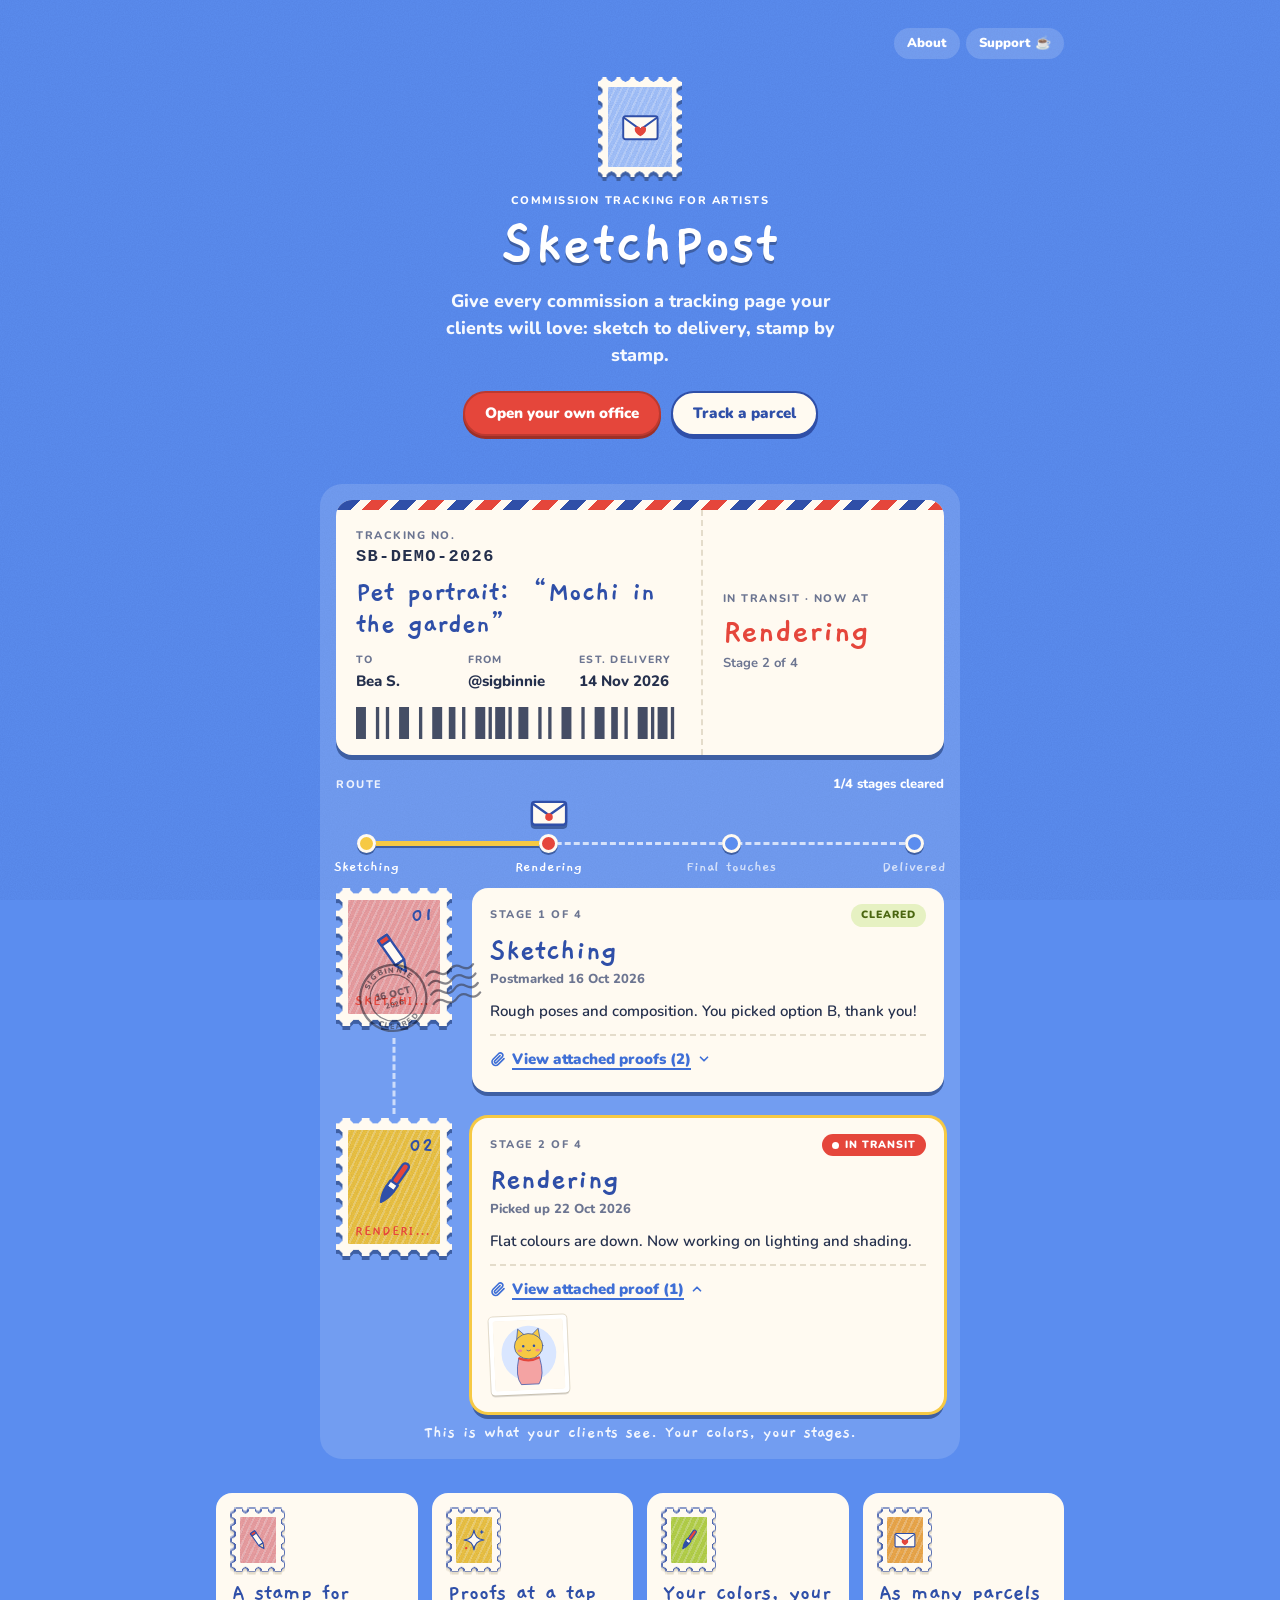
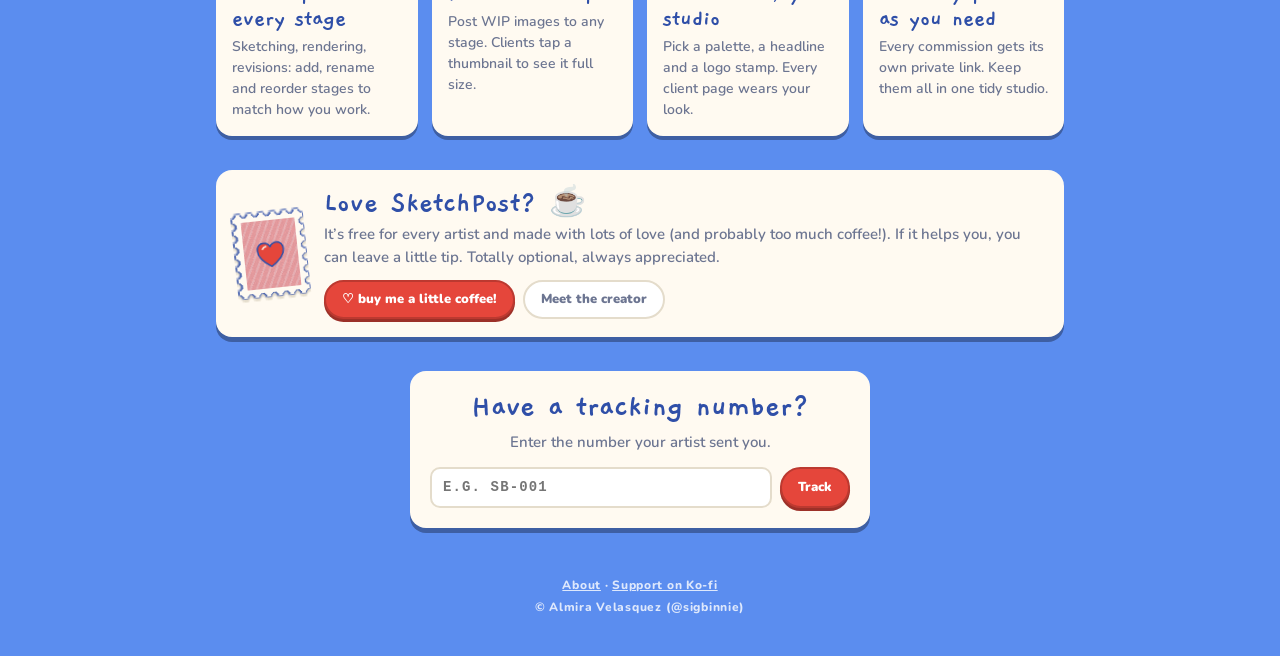
==== commit d9590b63: "Add postcard-style About page and Ko-fi support links Co-Authored-By: Claude Opus 5.5 <noreply@anthr" ====
--- a/index.html
+++ b/index.html
@@ -21,6 +21,10 @@
 </svg>
 
 <div class="wrap">
+  <nav class="site-nav top-right" aria-label="Site">
+    <a href="/about">About</a>
+    <a href="https://ko-fi.com/sigbinnie" target="_blank" rel="noopener">Support ☕</a>
+  </nav>
   <header class="hero">
     <div class="stamp logo"><div class="art"><span class="motif" id="logoMotif"></span></div></div>
     <p class="eyebrow">Commission tracking for artists</p>
@@ -51,6 +55,18 @@
         <h3>As many parcels as you need</h3><p>Every commission gets its own private link. Keep them all in one tidy studio.</p></div>
     </section>
 
+    <section class="support-card section-gap" aria-label="Support SketchPost">
+      <div class="stamp" style="--c:var(--pink)"><div class="art"><span class="motif" data-icon="heart"></span></div></div>
+      <div>
+        <h2>Love SketchPost? ☕</h2>
+        <p>It’s free for every artist and made with lots of love (and probably too much coffee!). If it helps you, you can leave a little tip. Totally optional, always appreciated.</p>
+        <div class="support-actions">
+          <a class="btn primary" href="https://ko-fi.com/sigbinnie" target="_blank" rel="noopener">♡ buy me a little coffee!</a>
+          <a class="btn ghost" href="/about">Meet the creator</a>
+        </div>
+      </div>
+    </section>
+
     <section class="paper center section-gap" id="track">
       <h2>Have a tracking number?</h2>
       <p class="lede">Enter the number your artist sent you.</p>
@@ -63,10 +79,12 @@
   </main>
 
   <footer class="foot">
+    <p class="copy"><a href="/about">About</a> · <a href="https://ko-fi.com/sigbinnie" target="_blank" rel="noopener">Support on Ko-fi</a></p>
     <p class="copy">© Almira Velasquez (@sigbinnie)</p>
   </footer>
 </div>
 
 <script type="module" src="/assets/landing.js"></script>
+<script src="/assets/feedback.js" defer></script>
 </body>
 </html>
--- a/assets/style.css
+++ b/assets/style.css
@@ -111,6 +111,9 @@
 .card h3{font:700 32px/1.05 'Gaegu',cursive;margin:8px 0 2px;color:var(--navy);overflow-wrap:anywhere}
 .when{margin:0;font-size:13px;font-weight:800;color:var(--muted)}
 .note{margin:10px 0 0;overflow-wrap:anywhere;white-space:pre-line}
+.note a{color:var(--blue-2);font-weight:800;text-decoration:underline;text-decoration-thickness:2px;text-underline-offset:3px}
+.note a:hover{color:var(--red)}
+.note a:focus-visible{outline:3px solid var(--yellow);outline-offset:2px;border-radius:3px}
 .proofs{margin-top:12px;padding-top:12px;border-top:2px dashed var(--line)}
 .proof-link{all:unset;cursor:pointer;display:inline-flex;align-items:center;gap:6px;font-weight:900;color:var(--blue-2);text-decoration:underline;text-decoration-thickness:2px;text-underline-offset:4px}
 .proof-link:focus-visible{outline:3px solid var(--yellow);outline-offset:3px;border-radius:4px}
@@ -275,6 +278,82 @@
   .parcel-grid{grid-template-columns:1fr}
 }
 
+/* ---------- site nav + support card ---------- */
+.site-nav{display:flex;gap:6px;flex-wrap:wrap}
+.site-nav.top-right{justify-content:flex-end}
+.site-nav a{color:var(--on-bg);font:900 13px/1 'Nunito',sans-serif;text-decoration:none;padding:9px 13px;border-radius:999px;background:color-mix(in srgb,var(--on-bg) 16%,transparent)}
+.site-nav a:hover{background:color-mix(in srgb,var(--on-bg) 26%,transparent)}
+.site-nav a:focus-visible{outline:3px solid var(--yellow);outline-offset:2px}
+.support-card{display:flex;gap:18px;align-items:center;background:var(--paper);border-radius:16px;padding:18px 20px;box-shadow:0 5px 0 var(--shadow)}
+.support-card .stamp{--sw:70px;--sh:84px;--r:4px;transform:rotate(-6deg);
+  --edge:color-mix(in srgb,var(--navy) 55%,transparent);
+  filter:drop-shadow(1.5px 0 0 var(--edge)) drop-shadow(-1.5px 0 0 var(--edge)) drop-shadow(0 1.5px 0 var(--edge)) drop-shadow(0 -1.5px 0 var(--edge)) drop-shadow(0 3px 0 var(--line))}
+.support-card .stamp .motif{width:66%;margin:0}
+.support-card h2{font:700 30px/1.05 'Gaegu',cursive;margin:0 0 4px;color:var(--navy)}
+.support-card p{margin:0;color:var(--muted)}
+.support-actions{display:flex;gap:8px;flex-wrap:wrap;margin-top:12px}
+.foot .copy + .copy{margin-top:4px}
+
+/* ---------- about: postcard ---------- */
+.about-wrap .top{margin-bottom:28px}
+.postcard{position:relative;padding:12px;border-radius:12px;box-shadow:0 6px 0 var(--shadow);
+  background:repeating-linear-gradient(-45deg,var(--red) 0 14px,#fff 14px 22px,var(--navy) 22px 36px,#fff 36px 44px)}
+.pc-inner{background:var(--paper);border-radius:4px;display:grid;grid-template-columns:minmax(0,1.4fr) minmax(0,1fr)}
+.pc-letter{padding:30px 30px 28px}
+.pc-letter p{margin:0 0 12px}
+.pc-hello{font:700 44px/1 'Gaegu',cursive;color:var(--navy);margin:0 0 14px}
+.pc-name{font-weight:900;font-size:18px;margin:0!important}
+.pc-role{font-size:11px;font-weight:900;letter-spacing:.14em;text-transform:uppercase;color:var(--muted);margin:2px 0 18px!important}
+.pc-sign{font:700 24px/1.15 'Gaegu',cursive;color:var(--navy);margin-top:18px!important}
+.pc-sign span{font-size:32px;color:var(--red)}
+.pc-side{border-left:2px solid color-mix(in srgb,var(--navy) 40%,transparent);padding:24px 22px 26px;display:flex;flex-direction:column;gap:16px;min-width:0}
+.pc-stamp{position:relative;--sw:96px;--sh:114px;align-self:flex-end;margin-right:6px}
+.pc-stamp .stamp{transform:rotate(4deg);filter:drop-shadow(0 4px 0 var(--line))}
+.pc-stamp .stamp .motif{width:56%}
+.pc-stamp .stamp-label{font-size:13px}
+.pc-stamp .postmark{left:auto;right:calc(var(--sw)*.5);top:calc(var(--sh)*.42);width:calc(var(--sw)*1.25)}
+.pc-address{list-style:none;margin:6px 0 0;padding:0}
+.pc-address li{font:700 21px/1.2 'Gaegu',cursive;color:var(--ink);border-bottom:2px solid var(--line);padding:9px 2px 3px;display:flex;gap:10px;align-items:baseline;overflow-wrap:anywhere}
+.pc-address span{font:900 10px/1 'Nunito',sans-serif;letter-spacing:.14em;text-transform:uppercase;color:var(--muted);min-width:34px}
+.sticky{position:relative;padding:18px 16px 16px;border-radius:3px;box-shadow:0 6px 14px rgba(0,0,0,.12),0 2px 0 rgba(0,0,0,.06);color:#3a3326}
+.sticky::before{content:"";position:absolute;top:-9px;left:50%;width:74px;height:20px;transform:translateX(-50%) rotate(-3deg);background:rgba(255,255,255,.6);box-shadow:0 1px 2px rgba(0,0,0,.08)}
+.sticky.yellow{background:#fff1a6;transform:rotate(-1.6deg)}
+.sticky.pink{background:#ffd9e2;transform:rotate(1.2deg)}
+.sticky h3{font:700 23px/1.05 'Gaegu',cursive;margin:0 0 6px;color:#2f2a20}
+.sticky p{margin:0 0 8px;font-size:14px}
+.sticky .btn{margin-top:4px}
+.sticker{position:absolute;width:58px;z-index:2;pointer-events:none;
+  filter:drop-shadow(2.5px 0 0 #fff) drop-shadow(-2.5px 0 0 #fff) drop-shadow(0 2.5px 0 #fff) drop-shadow(0 -2.5px 0 #fff) drop-shadow(0 4px 3px rgba(0,0,0,.18))}
+.sticker svg{display:block;width:100%;height:auto}
+.sticker.s1{top:-18px;left:-14px;transform:rotate(-14deg)}
+.sticker.s2{bottom:-16px;left:34%;transform:rotate(10deg);width:50px}
+.sticker.s3{top:-20px;right:30%;transform:rotate(8deg);width:52px}
+.sticker.s4{bottom:-18px;right:-12px;transform:rotate(-8deg)}
+.about-closing{text-align:center;color:var(--on-bg);font:700 24px/1.25 'Gaegu',cursive;margin:34px 12px 0;text-shadow:0 2px 0 var(--shadow)}
+@media (max-width:760px){
+  .pc-inner{grid-template-columns:1fr}
+  .pc-side{border-left:0;border-top:2px solid color-mix(in srgb,var(--navy) 40%,transparent)}
+  .pc-stamp{position:absolute;top:-6px;right:10px;--sw:74px;--sh:88px}
+  .pc-stamp .stamp-label{font-size:10px}
+  .pc-letter{padding:26px 20px 20px}
+  .pc-hello{font-size:36px;padding-right:80px}
+  .pc-side{padding:20px 18px 24px}
+  .pc-address{margin-top:0}
+  .sticker.s3{display:none}
+  .support-card{flex-direction:column;text-align:center}
+  .support-actions{justify-content:center}
+}
+
+/* ---------- full-screen loader ---------- */
+.loading-screen{position:fixed;inset:0;z-index:40;background:var(--blue);display:flex;flex-direction:column;align-items:center;justify-content:center;padding:24px;text-align:center;color:var(--on-bg);transition:opacity .25s}
+.loading-screen::after{content:"";position:absolute;inset:0;background-image:var(--noise);opacity:.22;mix-blend-mode:multiply;pointer-events:none}
+.loading-screen.hide{opacity:0;pointer-events:none}
+.loading-screen .stamp.logo{--sw:96px;--sh:114px;--r:6px;animation:loaderbob 1.4s ease-in-out infinite}
+.loading-screen .stamp.logo .motif{width:62%}
+.loading-screen .eyebrow{margin:22px 0 0;opacity:.9}
+.loader-text{font:700 40px/1.1 'Gaegu',cursive;margin:4px 0 0;text-shadow:0 3px 0 var(--shadow)}
+@keyframes loaderbob{0%,100%{transform:translateY(0) rotate(-4deg)}50%{transform:translateY(-12px) rotate(4deg)}}
+
 @keyframes wobble{0%,100%{transform:rotate(-2deg)}50%{transform:rotate(2deg)}}
 @keyframes bob{0%,100%{transform:translate(-50%,0)}50%{transform:translate(-50%,-5px)}}
 @keyframes bob2{0%,100%{transform:translateY(0)}50%{transform:translateY(-6px)}}
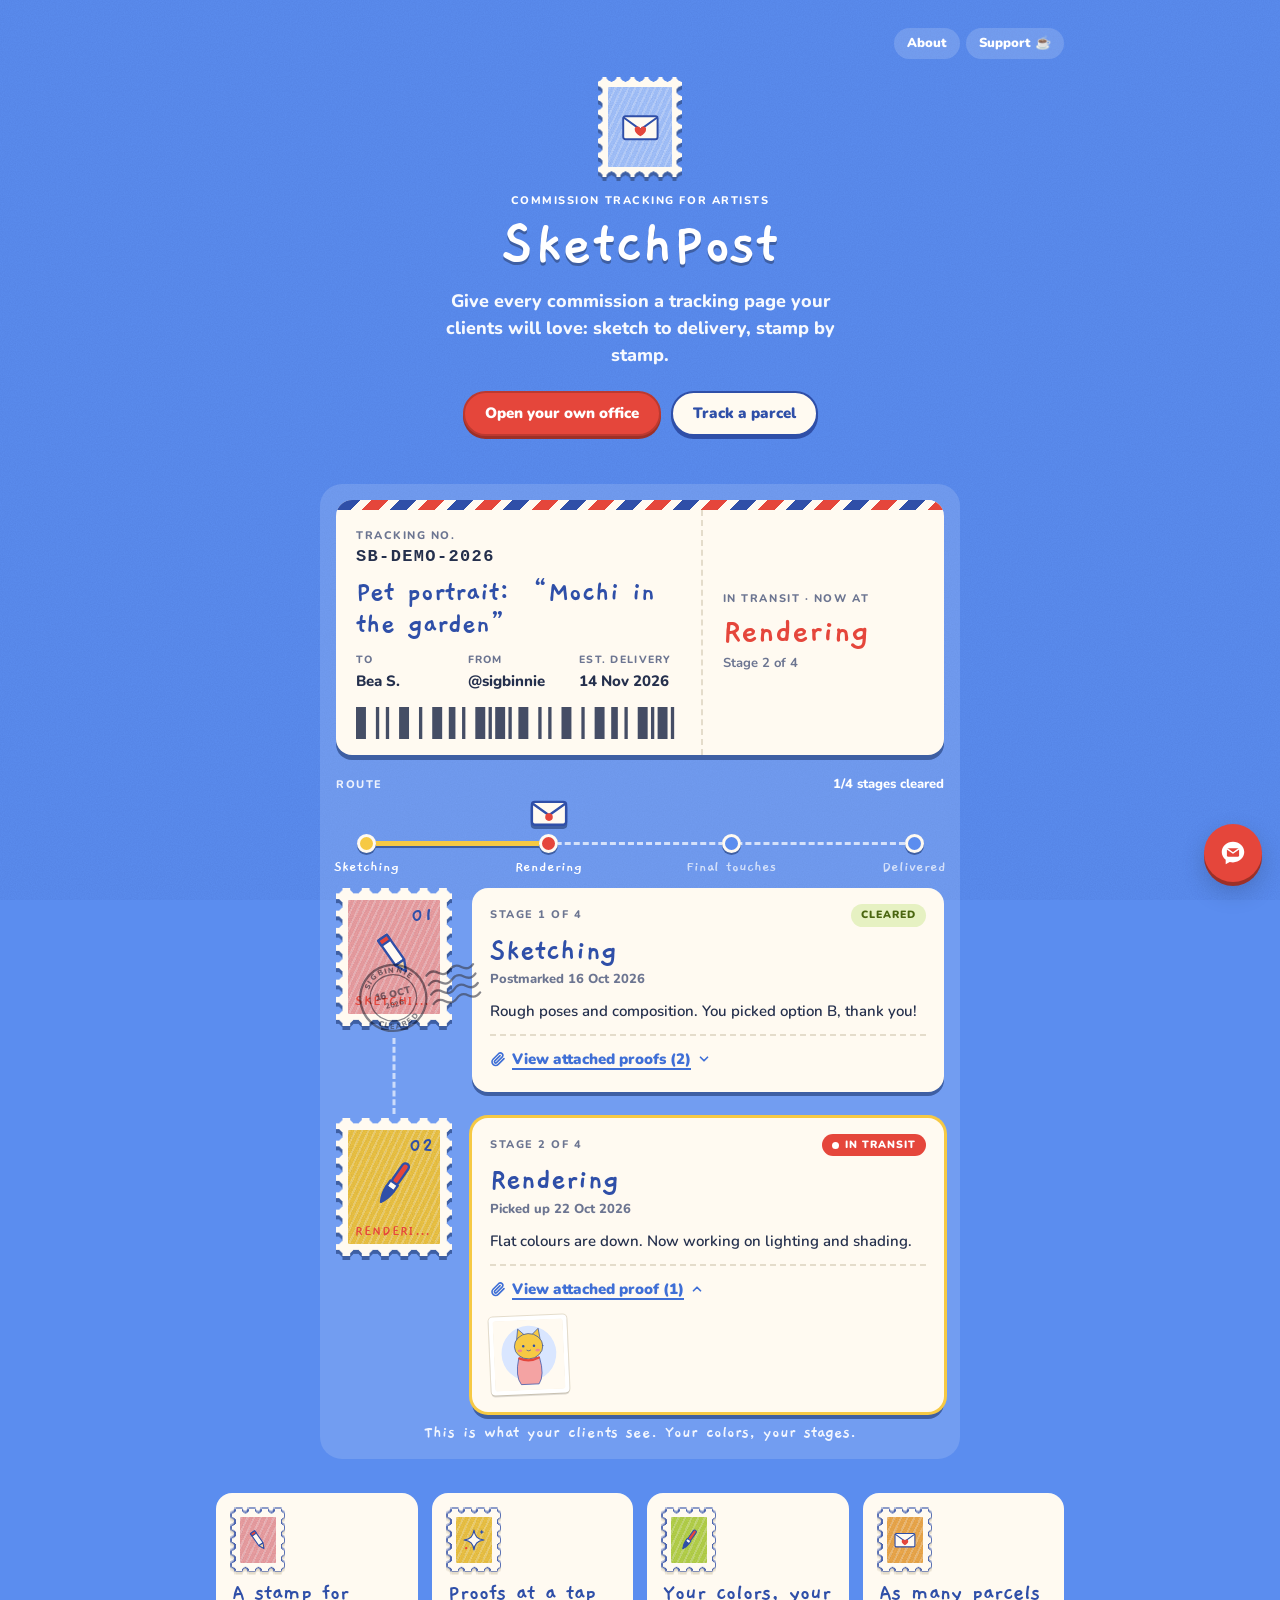
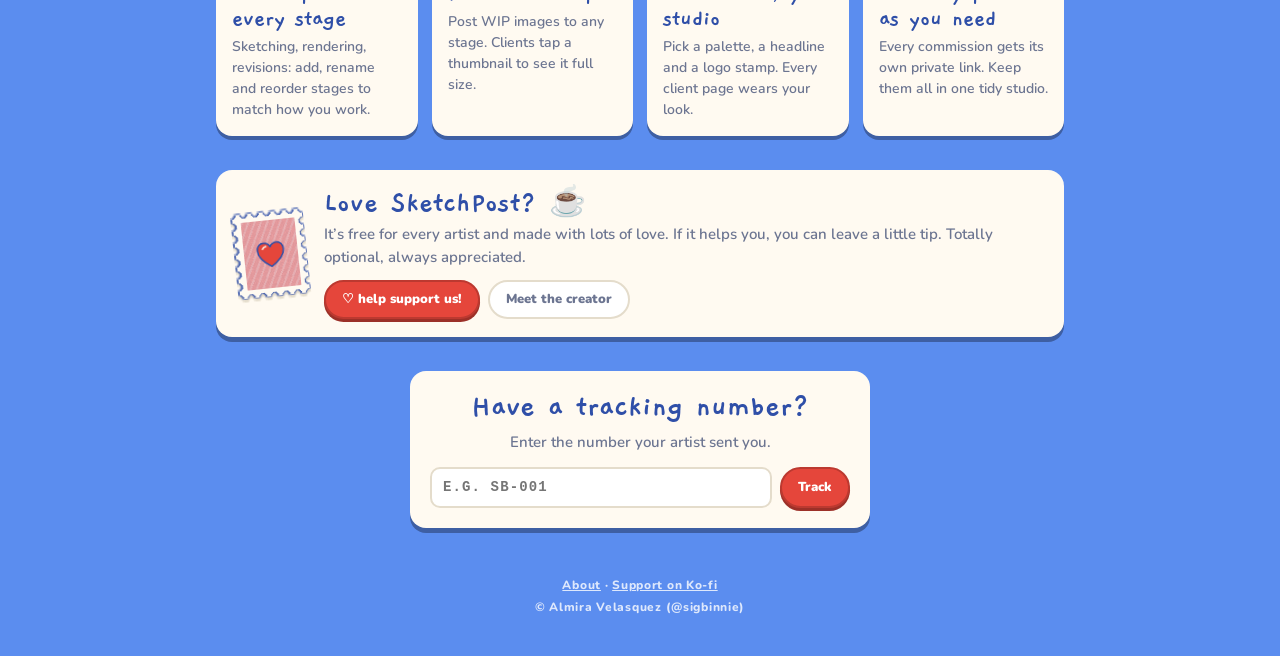
==== commit ce892f09: "Support copy tweaks" ====
--- a/index.html
+++ b/index.html
@@ -59,9 +59,9 @@
       <div class="stamp" style="--c:var(--pink)"><div class="art"><span class="motif" data-icon="heart"></span></div></div>
       <div>
         <h2>Love SketchPost? ☕</h2>
-        <p>It’s free for every artist and made with lots of love (and probably too much coffee!). If it helps you, you can leave a little tip. Totally optional, always appreciated.</p>
+        <p>It’s free for every artist and made with lots of love. If it helps you, you can leave a little tip. Totally optional, always appreciated.</p>
         <div class="support-actions">
-          <a class="btn primary" href="https://ko-fi.com/sigbinnie" target="_blank" rel="noopener">♡ buy me a little coffee!</a>
+          <a class="btn primary" href="https://ko-fi.com/sigbinnie" target="_blank" rel="noopener">♡ help support us!</a>
           <a class="btn ghost" href="/about">Meet the creator</a>
         </div>
       </div>
--- a/assets/style.css
+++ b/assets/style.css
@@ -322,6 +322,13 @@
 .sticky h3{font:700 23px/1.05 'Gaegu',cursive;margin:0 0 6px;color:#2f2a20}
 .sticky p{margin:0 0 8px;font-size:14px}
 .sticky .btn{margin-top:4px}
+.mail-link{display:inline-flex;align-items:center;gap:10px;margin-top:4px;text-decoration:none;color:#2f2a20}
+.mail-text{font:700 24px/1 'Gaegu',cursive;text-decoration:underline;text-decoration-thickness:2px;text-underline-offset:4px}
+.mail-ico{width:46px;height:46px;border-radius:50%;background:var(--red);display:grid;place-items:center;box-shadow:0 3px 0 color-mix(in srgb,var(--red),#000 32%);transform:rotate(-8deg);transition:transform .15s}
+.mail-ico svg{width:30px;height:auto;display:block}
+.mail-link:hover .mail-ico{transform:rotate(4deg) scale(1.08)}
+.mail-link:focus-visible{outline:3px solid var(--navy);outline-offset:4px;border-radius:10px}
+.mail-addr{margin:6px 0 0!important;font-size:12px!important;font-weight:800;color:#6b5f45;user-select:all}
 .sticker{position:absolute;width:58px;z-index:2;pointer-events:none;
   filter:drop-shadow(2.5px 0 0 #fff) drop-shadow(-2.5px 0 0 #fff) drop-shadow(0 2.5px 0 #fff) drop-shadow(0 -2.5px 0 #fff) drop-shadow(0 4px 3px rgba(0,0,0,.18))}
 .sticker svg{display:block;width:100%;height:auto}
